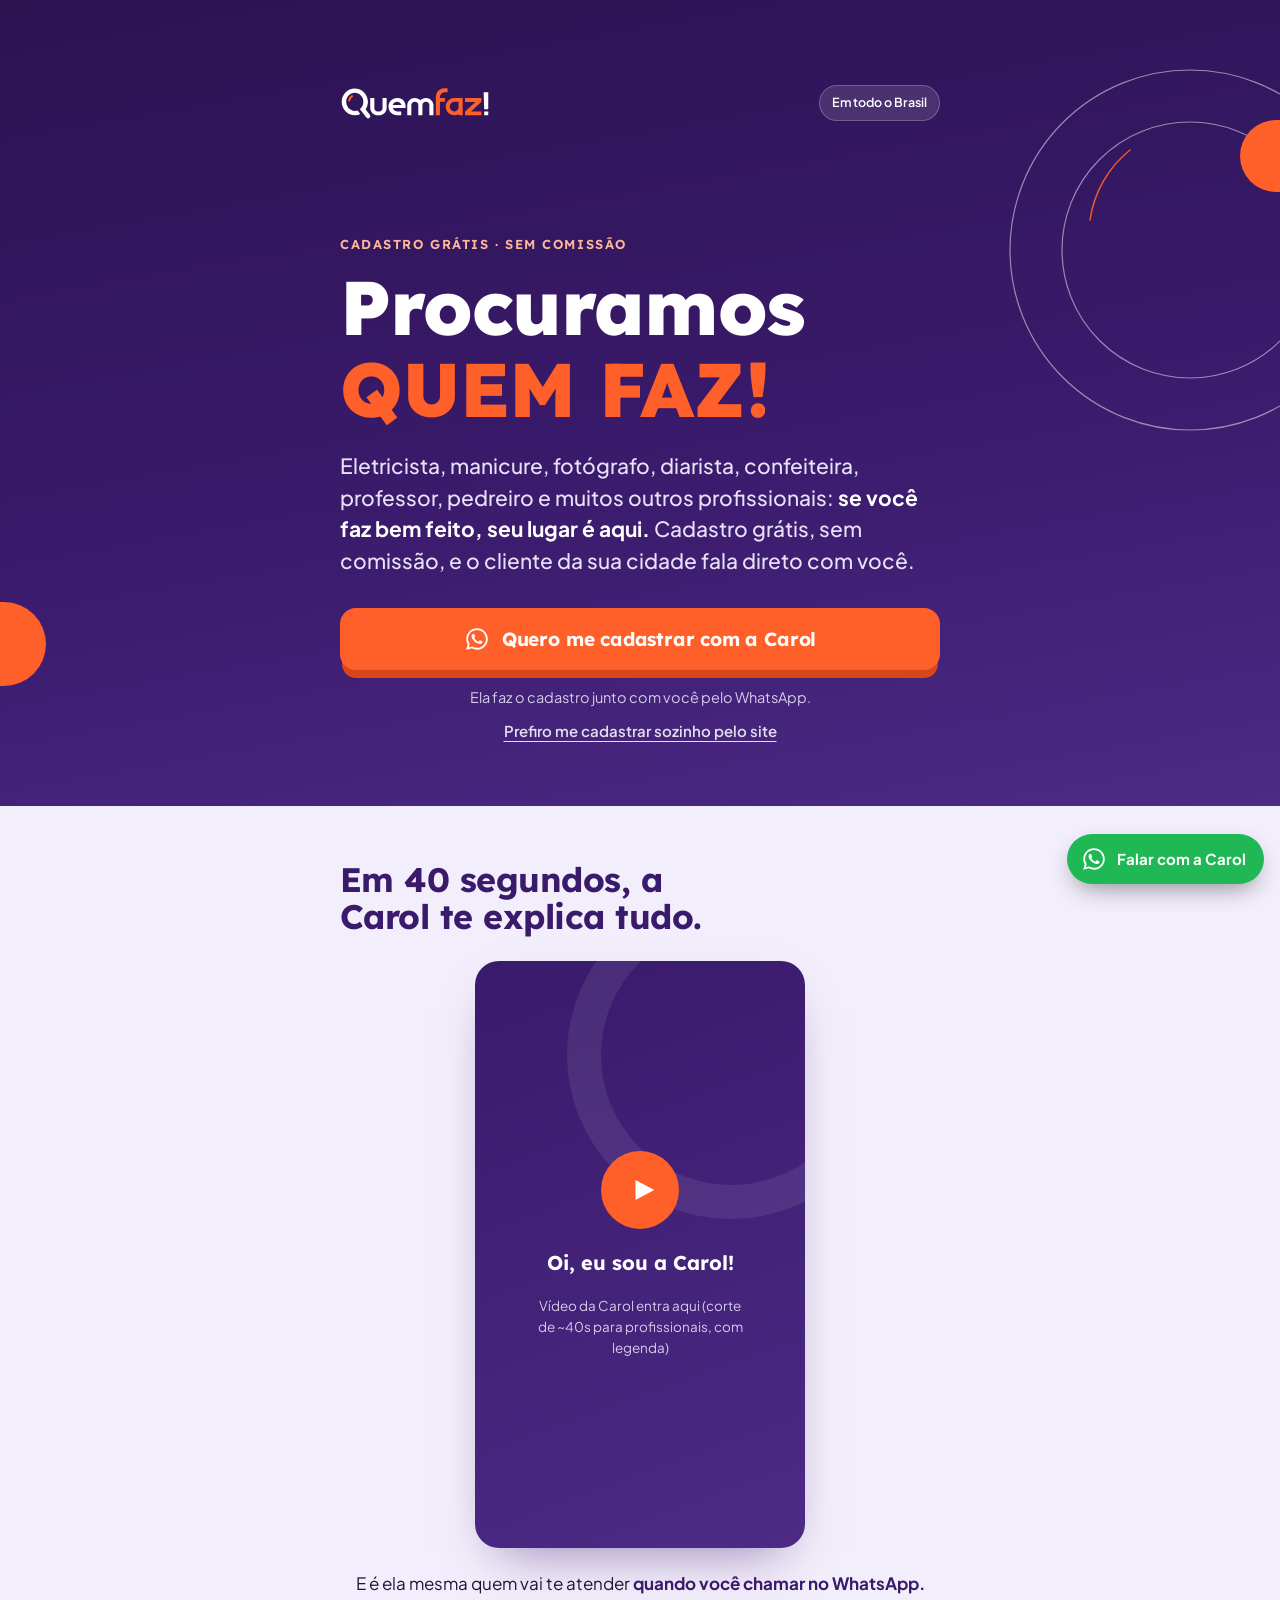
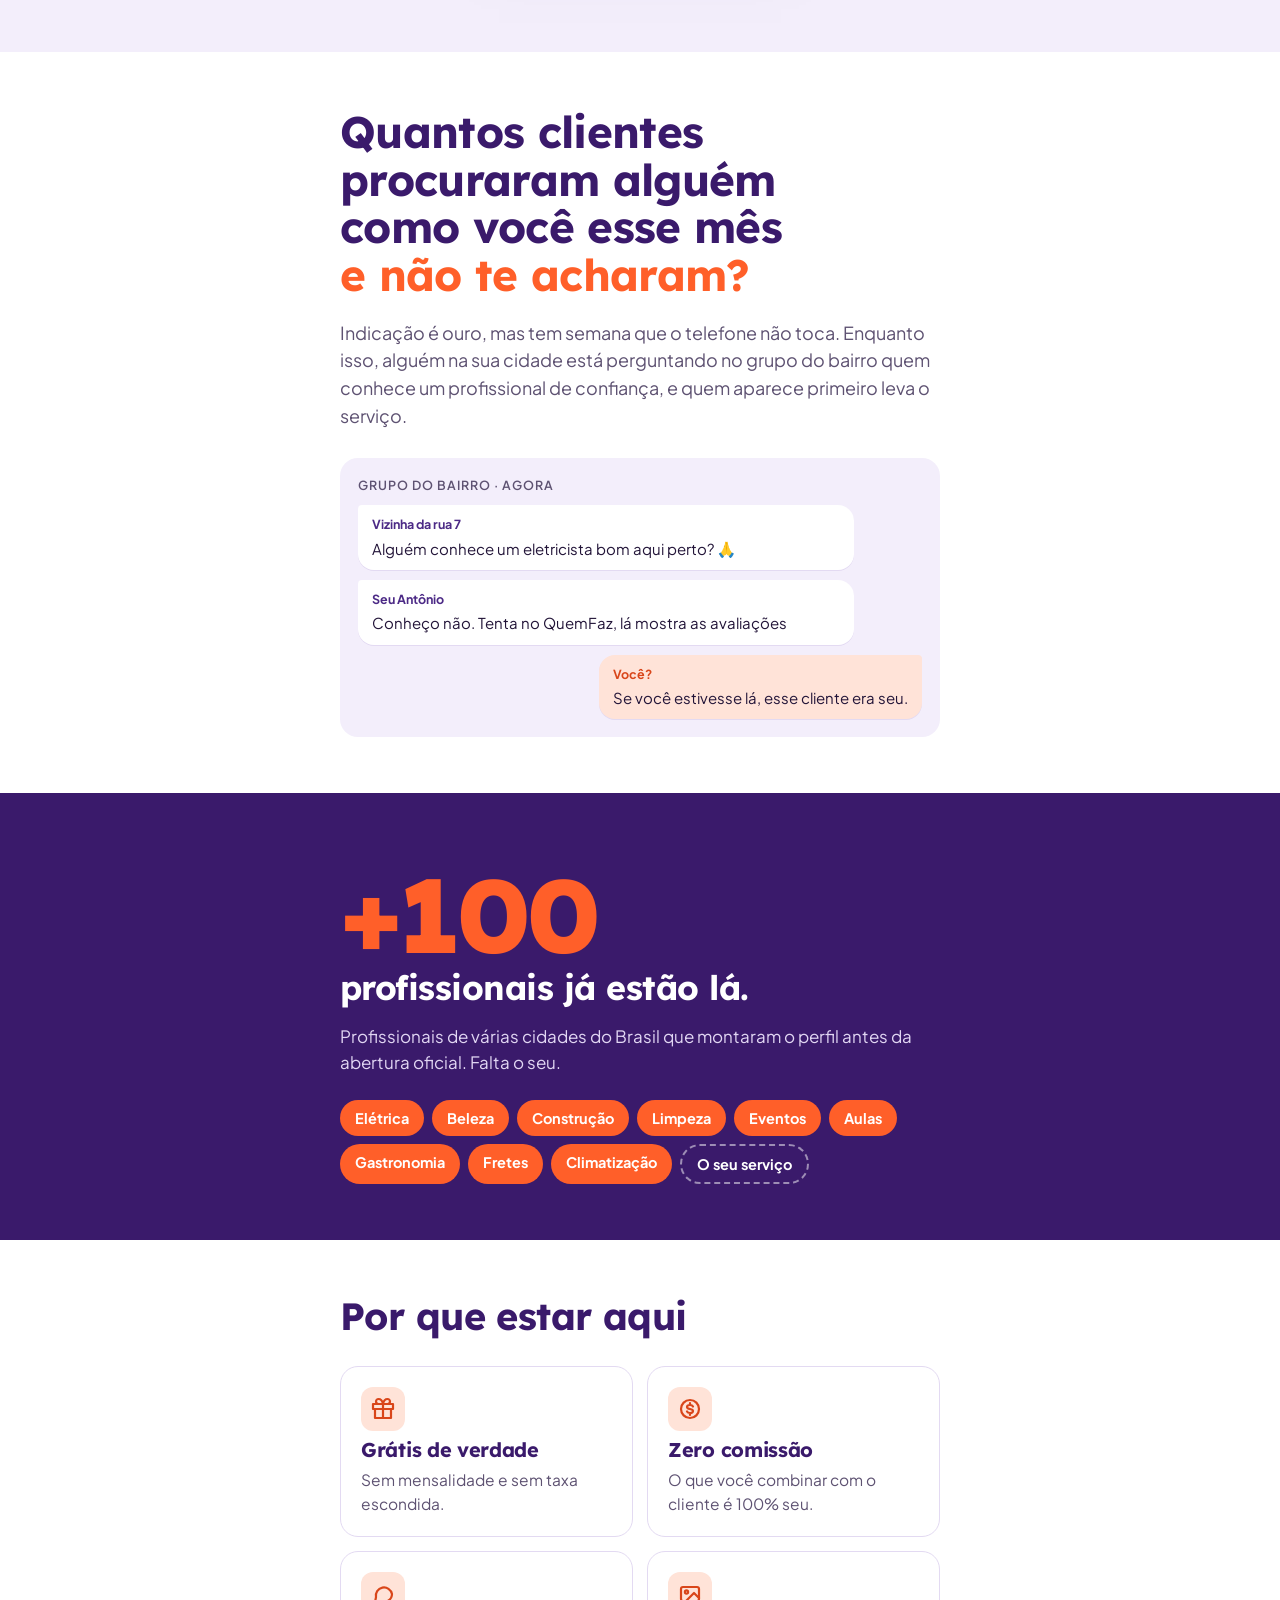
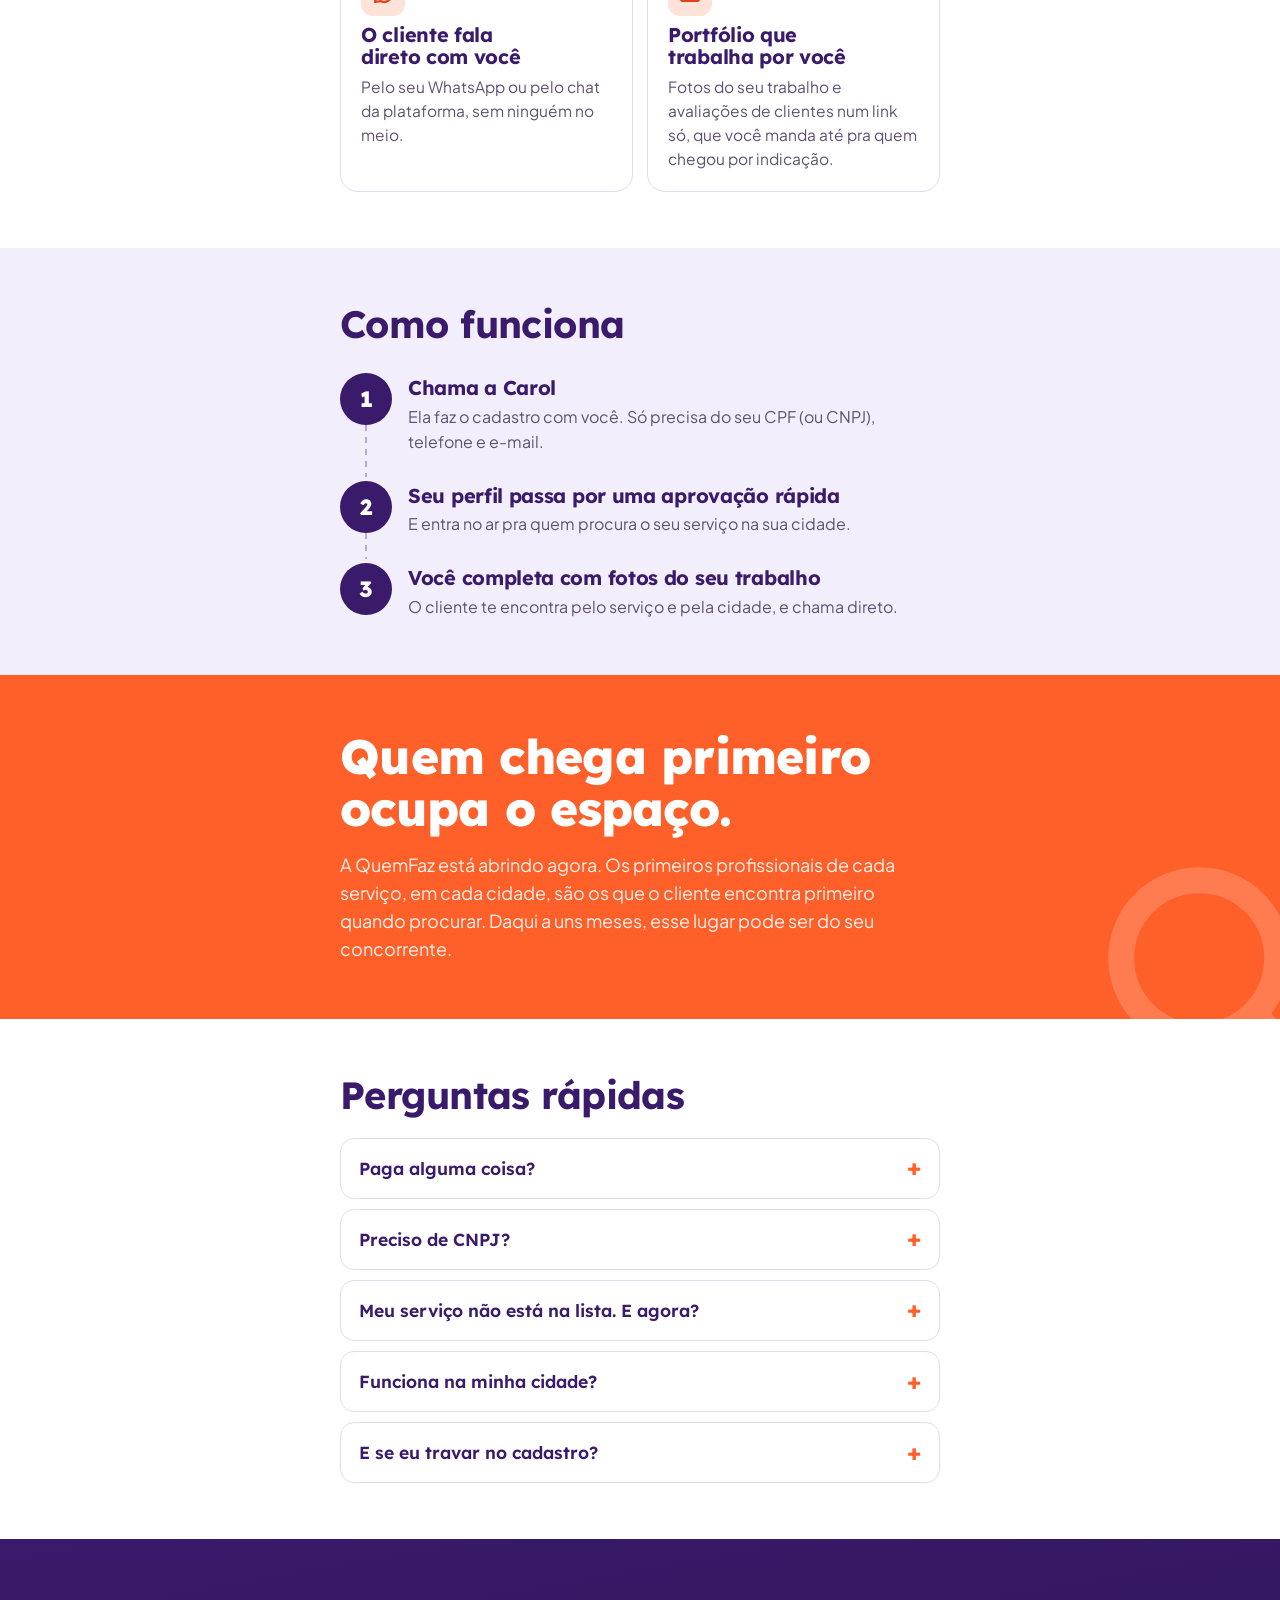
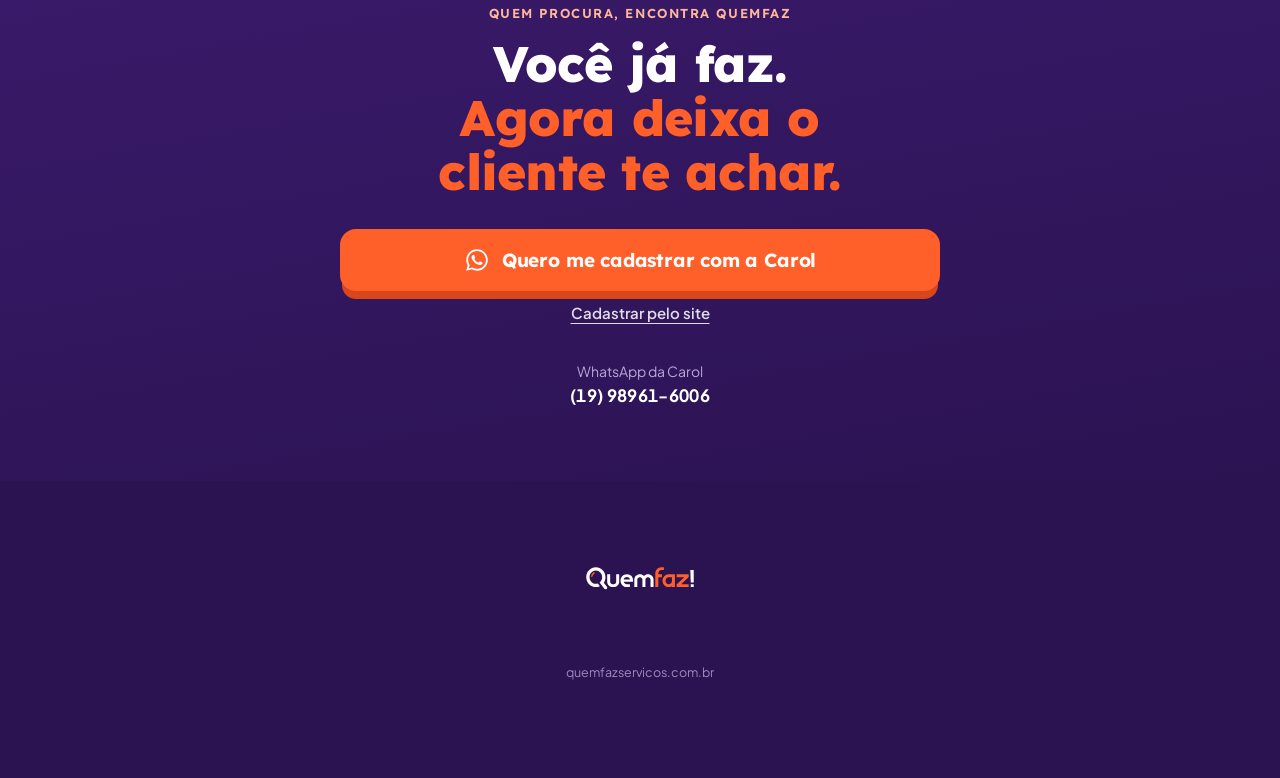
==== index.html @ 9055f937 "Add files via upload" ====
<!doctype html><html><head><meta charset=utf8><meta name=viewport content="width=device-width,initial-scale=1,viewport-fit=cover"><style>:root{color-scheme:light;box-sizing:border-box;padding-top:env(safe-area-inset-top,0px);padding-bottom:env(safe-area-inset-bottom,0px)}html{scroll-padding-top:env(safe-area-inset-top,0px)}body{margin:0;padding:0;font:14px -apple-system,BlinkMacSystemFont,sans-serif;background:#fff;color:#000}img{max-width:100%}[hidden]:not([hidden=until-found i]){display:none!important}</style></head><body>
<title>Procuramos Quem Faz Brasil</title>
<meta name="claude:viewport-fit-sides" content="cover">
<link rel="preconnect" href="https://fonts.googleapis.com">
<link rel="preconnect" href="https://fonts.gstatic.com" crossorigin>
<link rel="stylesheet" href="https://fonts.googleapis.com/css2?family=Lexend:wght@500;600;700;800&family=Plus+Jakarta+Sans:wght@400;500;600;700&display=swap">
<style>
/* Layout: LP mobile-first em faixas de cor da marca (roxo / claro / laranja), uma coluna estreita, CTA de WhatsApp sempre à mão. Visual único da marca, sem modo escuro por escolha. */
:root{
  --roxo:#3A1A6B;
  --roxo-2:#4C2A86;
  --roxo-fundo:#2B1352;
  --laranja:#FF5F29;
  --laranja-escuro:#D9461A;
  --lilas:#F3EEFB;
  --papel:#FFFFFF;
  --tinta:#221438;
  --tinta-suave:#5E5272;
  --linha:#E3DAF2;
  --zap:#1FB855;
  --f-display:'Lexend', 'Plus Jakarta Sans', system-ui, sans-serif;
  --f-corpo:'Plus Jakarta Sans', system-ui, -apple-system, 'Segoe UI', sans-serif;
  color-scheme: light;
}
*{box-sizing:border-box}
body{margin:0;background:var(--papel);color:var(--tinta);font-family:var(--f-corpo);font-size:17px;line-height:1.55;-webkit-font-smoothing:antialiased}
h1,h2,h3{font-family:var(--f-display);text-wrap:balance;margin:0;line-height:1.08;letter-spacing:-.015em}
p{margin:0}
a{color:inherit}
:focus-visible{outline:3px solid var(--laranja);outline-offset:3px;border-radius:6px}

.faixa{padding-block:56px}
.miolo{max-width:640px;margin:0 auto;padding-left:max(20px, env(safe-area-inset-left, 0px));padding-right:max(20px, env(safe-area-inset-right, 0px))}
.olho{font-family:var(--f-display);font-size:13px;font-weight:600;letter-spacing:.12em;text-transform:uppercase}

/* ---------- Logo ---------- */
.logo{display:block;width:150px;height:auto;color:#fff}
.logo-roxo{color:var(--roxo)}

/* ---------- Botões ---------- */
.btn-zap{
  display:flex;align-items:center;justify-content:center;gap:12px;
  width:100%;min-height:62px;padding:14px 22px;border-radius:16px;
  background:var(--laranja);color:#fff;text-decoration:none;
  font-family:var(--f-display);font-weight:700;font-size:19px;letter-spacing:-.01em;
  box-shadow:0 10px 0 -2px var(--laranja-escuro);
  transition:transform .15s ease, box-shadow .15s ease;
}
.btn-zap:hover{transform:translateY(-2px);box-shadow:0 12px 0 -2px var(--laranja-escuro)}
.btn-zap:active{transform:translateY(4px);box-shadow:0 4px 0 -2px var(--laranja-escuro)}
.btn-zap svg{width:26px;height:26px;flex:none}
.apoio{font-size:14.5px;margin-top:16px;text-align:center}
.link-site{display:block;text-align:center;margin-top:10px;font-size:15px;font-weight:600;text-underline-offset:4px}

/* ---------- Hero ---------- */
.hero{background:linear-gradient(170deg,var(--roxo-fundo) 0%,var(--roxo) 55%,var(--roxo-2) 100%);color:#fff;position:relative;overflow:hidden;padding-block:28px 64px}
.lupa-fundo{position:absolute;right:-120px;top:40px;width:420px;height:auto;pointer-events:none;opacity:.9}
.pilula{position:absolute;background:var(--laranja);border-radius:0 60px 60px 0}
.pilula.p1{left:0;bottom:120px;width:46px;height:84px}
.pilula.p2{right:0;top:120px;width:40px;height:72px;border-radius:60px 0 0 60px}
.hero .miolo{position:relative;z-index:2}
.hero-topo{display:flex;align-items:center;justify-content:space-between;gap:12px;flex-wrap:wrap}
.selo{font-size:12.5px;font-weight:600;padding:7px 12px;border-radius:100px;background:rgba(255,255,255,.12);border:1px solid rgba(255,255,255,.22)}
.hero .olho{color:#FFB79B;margin-top:56px}
.hero h1{font-size:clamp(46px,13vw,76px);font-weight:800;margin-top:12px}
.hero h1 em{font-style:normal;color:var(--laranja);display:block}
.hero .h2{font-family:var(--f-corpo);font-size:clamp(18px,4.6vw,21px);line-height:1.5;color:#E9E1F7;margin-top:20px;font-weight:500}
.hero .h2 b{color:#fff;font-weight:700}
.hero .acao{margin-top:32px}
.hero .apoio{color:#D6CBEA}
.hero .link-site{color:#fff;opacity:.85}

/* ---------- Vídeo ---------- */
.video{background:var(--lilas)}
.video h2{font-size:clamp(26px,6.5vw,34px);color:var(--roxo)}
.video-moldura{
  margin:26px auto 0;width:100%;max-width:330px;aspect-ratio:9/16;border-radius:24px;
  background:linear-gradient(160deg,var(--roxo) 0%,var(--roxo-2) 100%);
  position:relative;overflow:hidden;display:flex;flex-direction:column;align-items:center;justify-content:center;gap:18px;color:#fff;text-align:center;padding:24px;
  box-shadow:0 24px 50px -24px rgba(58,26,107,.55)
}
.video-moldura::before{content:"";position:absolute;width:260px;height:260px;border-radius:50%;border:34px solid rgba(255,255,255,.08);top:-70px;right:-90px}
.play{width:78px;height:78px;border-radius:50%;background:var(--laranja);display:grid;place-items:center;position:relative;z-index:1}
.play svg{width:30px;height:30px;margin-left:5px}
.video-moldura .nota{font-size:13.5px;color:#D6CBEA;max-width:220px;position:relative;z-index:1}
.video-moldura .nome{font-family:var(--f-display);font-weight:700;font-size:20px;position:relative;z-index:1}
.legenda-video{margin-top:22px;text-align:center;font-size:17px;color:var(--tinta)}
.legenda-video b{color:var(--roxo)}

/* ---------- Provocação ---------- */
.provoca h2{font-size:clamp(30px,8vw,44px);color:var(--roxo)}
.provoca h2 span{color:var(--laranja)}
.provoca p{margin-top:20px;font-size:18px;color:var(--tinta-suave);max-width:58ch}
.grupo-bairro{
  margin-top:28px;background:var(--lilas);border-radius:18px;padding:18px;display:flex;flex-direction:column;gap:10px
}
.msg{background:#fff;border-radius:4px 16px 16px 16px;padding:10px 14px;font-size:15px;max-width:88%;box-shadow:0 1px 0 var(--linha)}
.msg small{display:block;font-weight:700;font-size:12.5px;color:var(--roxo-2);margin-bottom:2px}
.msg.voce{align-self:flex-end;border-radius:16px 4px 16px 16px;background:#FFE3D8}
.msg.voce small{color:var(--laranja-escuro)}
.grupo-topo{font-size:12.5px;font-weight:600;color:var(--tinta-suave);text-transform:uppercase;letter-spacing:.08em}

/* ---------- Prova social ---------- */
.prova{background:var(--roxo);color:#fff}
.prova .num{font-family:var(--f-display);font-weight:800;font-size:clamp(64px,18vw,104px);line-height:.95;color:var(--laranja);letter-spacing:-.03em}
.prova h2{font-size:clamp(26px,6.5vw,34px);margin-top:6px}
.prova p{margin-top:16px;color:#E1D6F3;font-size:17px}
.chips{display:flex;flex-wrap:wrap;gap:8px;margin-top:24px}
.chip{background:var(--laranja);color:#fff;font-weight:700;font-size:14.5px;padding:7px 15px;border-radius:100px}
.chip.vazio{background:transparent;border:2px dashed rgba(255,255,255,.5);color:#fff}
.ressalva{font-size:12.5px !important;color:#B9A9D6 !important;margin-top:18px !important}

/* ---------- Vantagens ---------- */
.vantagens h2{font-size:clamp(28px,7vw,38px);color:var(--roxo)}
.lista-v{display:grid;grid-template-columns:1fr;gap:14px;margin-top:28px}
@media(min-width:560px){.lista-v{grid-template-columns:1fr 1fr}}
.v{border:1.5px solid var(--linha);border-radius:18px;padding:20px;display:flex;flex-direction:column;gap:8px;min-width:0}
.v .ic{width:44px;height:44px;border-radius:12px;background:#FFE3D8;display:grid;place-items:center}
.v .ic svg{width:24px;height:24px;stroke:var(--laranja-escuro);fill:none;stroke-width:2.2;stroke-linecap:round;stroke-linejoin:round}
.v h3{font-size:20px;color:var(--roxo)}
.v p{font-size:15.5px;color:var(--tinta-suave)}
.v.destaque{background:var(--lilas);border-color:transparent}
@media(min-width:560px){.v.destaque{grid-column:1/-1}}

/* ---------- Como funciona ---------- */
.como{background:var(--lilas)}
.como h2{font-size:clamp(28px,7vw,38px);color:var(--roxo)}
.passos{list-style:none;margin:28px 0 0;padding:0;display:flex;flex-direction:column;gap:0}
.passo{display:grid;grid-template-columns:52px 1fr;gap:16px;position:relative;padding-bottom:26px}
.passo:last-child{padding-bottom:0}
.passo:not(:last-child)::after{content:"";position:absolute;left:25px;top:52px;bottom:4px;width:2px;background:repeating-linear-gradient(var(--roxo-2) 0 6px,transparent 6px 12px);opacity:.35}
.bolinha{width:52px;height:52px;border-radius:50%;background:var(--roxo);color:#fff;font-family:var(--f-display);font-weight:800;font-size:22px;display:grid;place-items:center}
.passo h3{font-size:20px;color:var(--roxo);margin-top:4px}
.passo p{font-size:16px;color:var(--tinta-suave);margin-top:6px}

/* ---------- Urgência ---------- */
.urgencia{background:var(--laranja);color:#fff;position:relative;overflow:hidden}
.urgencia h2{font-size:clamp(32px,8.5vw,48px);font-weight:800}
.urgencia p{margin-top:16px;font-size:18px;max-width:52ch;color:#FFF1EA}
.urgencia .miolo{position:relative;z-index:1}
.lupa-urg{position:absolute;right:-70px;bottom:-90px;width:260px;opacity:.18}

/* ---------- FAQ ---------- */
.faq h2{font-size:clamp(28px,7vw,38px);color:var(--roxo)}
.perguntas{margin-top:22px;display:flex;flex-direction:column;gap:10px}
details{border:1.5px solid var(--linha);border-radius:14px;padding:0 18px;background:#fff}
details[open]{border-color:var(--roxo-2)}
summary{cursor:pointer;list-style:none;font-family:var(--f-display);font-weight:600;font-size:17.5px;color:var(--roxo);padding:16px 30px 16px 0;position:relative}
summary::-webkit-details-marker{display:none}
summary::after{content:"+";position:absolute;right:0;top:50%;transform:translateY(-50%);font-size:24px;color:var(--laranja);font-weight:700;transition:transform .2s}
details[open] summary::after{transform:translateY(-50%) rotate(45deg)}
details p{padding-bottom:16px;color:var(--tinta-suave);font-size:16px}

/* ---------- Fechamento ---------- */
.fecho{background:linear-gradient(170deg,var(--roxo) 0%,var(--roxo-fundo) 100%);color:#fff;text-align:center;padding-block:64px 72px}
.fecho h2{font-size:clamp(32px,9vw,50px);font-weight:800}
.fecho h2 em{font-style:normal;color:var(--laranja)}
.fecho .acao{margin-top:30px}
.fecho .apoio{color:#D6CBEA}
.fecho .link-site{color:#fff;opacity:.85}
.contato{margin-top:36px;font-size:14px;color:#B9A9D6}
.contato strong{color:#fff;font-size:17px;user-select:all;font-variant-numeric:tabular-nums;letter-spacing:.02em}
.rodape{background:var(--roxo-fundo);color:#9C8BBE;font-size:12.5px;text-align:center;padding-block:22px 96px}
.rodape .logo{width:110px;margin:0 auto 10px}

/* ---------- WhatsApp flutuante ---------- */
.zap-flutua{
  position:fixed;z-index:20;
  right:calc(16px + env(safe-area-inset-right, 0px));
  bottom:calc(16px + env(safe-area-inset-bottom, 0px));
  display:flex;align-items:center;gap:10px;
  background:var(--zap);color:#fff;text-decoration:none;font-weight:700;font-size:15px;
  padding:12px 18px 12px 14px;border-radius:100px;box-shadow:0 10px 26px -8px rgba(0,0,0,.45)
}
.zap-flutua svg{width:26px;height:26px}

@media (prefers-reduced-motion: reduce){*{transition:none !important;animation:none !important}}
</style>

<!-- Símbolos reutilizáveis -->
<svg width="0" height="0" style="position:absolute" aria-hidden="true">
  <symbol id="logo-qf" viewBox="76 118 584 128">
    <path fill="currentColor" d="M 241.605469 162.082031 L 257.613281 162.082031 L 257.613281 201.582031 C 257.613281 217.285156 244.390625 230.082031 228.175781 230.082031 L 223.214844 230.082031 C 206.992188 230.082031 193.769531 217.285156 193.769531 201.582031 L 193.769531 162.082031 L 209.679688 162.082031 L 209.679688 202.285156 C 209.679688 209.082031 215.464844 214.683594 222.488281 214.683594 L 228.894531 214.683594 C 235.921875 214.683594 241.605469 209.082031 241.605469 202.285156 Z"/>
    <path fill="#FF5F29" d="M 625.84375 177.648438 L 586.171875 214.75 L 626.464844 214.75 L 626.464844 230.148438 L 562.621094 230.148438 L 562.621094 215.25 L 563.238281 214.75 L 602.910156 177.648438 L 562.621094 177.648438 L 562.621094 162.148438 L 626.464844 162.148438 L 626.464844 177.050781 Z"/>
    <path fill="currentColor" d="M 410.4375 162.082031 L 410.335938 162.082031 C 401.878906 162.082031 394.257812 165.585938 388.878906 171.144531 C 383.5 165.585938 375.878906 162.082031 367.417969 162.082031 L 367.316406 162.082031 C 351.101562 162.082031 337.878906 174.882812 337.878906 190.582031 L 337.878906 230.082031 L 353.785156 230.082031 L 353.785156 189.882812 C 353.785156 183.082031 359.570312 177.582031 366.597656 177.582031 L 368.140625 177.582031 C 375.164062 177.582031 380.847656 183.082031 380.847656 189.882812 L 380.847656 230.082031 L 396.863281 230.082031 L 396.863281 190.582031 C 396.863281 190.308594 396.828125 190.039062 396.820312 189.765625 C 396.886719 183.019531 402.632812 177.582031 409.617188 177.582031 L 411.160156 177.582031 C 418.183594 177.582031 423.867188 183.082031 423.867188 189.882812 L 423.867188 230.082031 L 439.882812 230.082031 L 439.882812 190.582031 C 439.882812 174.882812 426.660156 162.082031 410.4375 162.082031"/>
    <path fill="#FF5F29" d="M 494.867188 139.90625 L 494.867188 124.457031 L 482.339844 124.457031 L 482.339844 124.453125 C 482.332031 124.453125 482.320312 124.457031 482.308594 124.457031 L 482.289062 124.457031 C 475.972656 124.542969 470.140625 126.335938 465.203125 129.457031 C 455.597656 135.457031 449.191406 146.15625 449.191406 158.457031 L 449.191406 230.082031 L 465.101562 230.082031 L 465.101562 177.582031 L 484.3125 177.582031 L 484.3125 162.082031 L 465.089844 162.082031 L 465.089844 158.457031 C 465.089844 148.328125 472.800781 140.152344 482.289062 139.882812 L 482.289062 139.90625 Z"/>
    <path fill="#FF5F29" d="M 537.523438 202.140625 C 535.148438 209.433594 528.6875 214.683594 520.992188 214.683594 C 511.382812 214.683594 503.429688 206.382812 503.429688 196.085938 C 503.429688 185.992188 511.222656 177.792969 520.691406 177.617188 L 537.554688 177.617188 L 537.554688 202.140625 Z M 553.566406 162.085938 L 553.566406 162.082031 L 519.191406 162.082031 L 519.191406 162.175781 C 501.539062 163.132812 487.519531 177.902344 487.519531 196.085938 C 487.519531 214.882812 502.496094 230.085938 520.992188 230.085938 C 527.140625 230.085938 532.761719 228.410156 537.554688 225.503906 L 537.554688 230.085938 L 553.566406 230.085938 Z"/>
    <path fill="#FF5F29" d="M 116.132812 156.148438 C 111.761719 160.523438 108.976562 166.066406 108.078125 172.070312 C 107.742188 174.320312 109.453125 176.359375 111.726562 176.359375 L 112.332031 176.359375 C 114.199219 176.359375 115.699219 174.949219 115.992188 173.101562 C 116.664062 168.835938 118.660156 164.902344 121.773438 161.785156 C 122.910156 160.648438 124.160156 159.65625 125.5 158.824219 C 127.039062 157.871094 127.726562 156 127.023438 154.335938 L 126.746094 153.683594 C 125.859375 151.59375 123.316406 150.800781 121.382812 151.992188 C 119.488281 153.15625 117.734375 154.546875 116.132812 156.148438"/>
    <path fill="currentColor" d="M 281.191406 189.632812 L 281.457031 188.957031 C 284.261719 181.742188 290.824219 177.082031 298.175781 177.082031 C 305.515625 177.082031 312.0625 181.742188 314.851562 188.957031 L 315.117188 189.632812 Z M 298.175781 162.082031 C 279.683594 162.082031 264.707031 177.28125 264.707031 196.082031 C 264.707031 214.882812 279.683594 230.082031 298.175781 230.082031 C 298.378906 230.082031 298.574219 230.085938 298.777344 230.082031 L 314.390625 230.082031 L 314.390625 214.65625 L 298.777344 214.65625 L 298.777344 214.640625 C 298.574219 214.648438 298.378906 214.648438 298.175781 214.648438 C 290.429688 214.648438 283.765625 209.28125 281.46875 201.792969 L 328.78125 201.792969 C 330.296875 201.792969 331.527344 200.605469 331.617188 199.09375 C 332.386719 185.777344 327.082031 162.082031 298.175781 162.082031"/>
    <path fill="currentColor" d="M 192.308594 228.054688 L 175.90625 206.980469 C 181.46875 198.617188 184.769531 188.515625 184.769531 177.582031 C 184.769531 148.582031 161.832031 125.082031 133.625 125.082031 C 105.429688 125.082031 82.59375 148.582031 82.59375 177.582031 C 82.59375 206.582031 105.429688 230.082031 133.625 230.082031 C 141.355469 230.082031 148.632812 228.273438 155.15625 225.164062 L 146.210938 213.476562 C 146.234375 213.46875 146.261719 213.453125 146.289062 213.445312 L 144.390625 210.964844 C 141 212.1875 137.382812 212.886719 133.597656 212.886719 C 115.15625 212.886719 100.207031 197.078125 100.207031 177.582031 C 100.207031 158.085938 115.15625 142.28125 133.597656 142.28125 C 152.042969 142.28125 166.992188 158.085938 166.992188 177.582031 C 166.992188 189.214844 161.648438 199.496094 153.4375 205.921875 L 178.695312 238.710938 C 179.34375 239.550781 180.128906 240.226562 181 240.730469 C 183.871094 242.476562 187.605469 242.460938 190.5 240.402344 C 194.503906 237.546875 195.324219 231.933594 192.308594 228.054688"/>
    <path fill="currentColor" d="M 637.398438 228.933594 L 637.398438 214.742188 L 653.214844 214.742188 L 653.214844 228.933594 C 653.214844 229.601562 652.675781 230.140625 652.011719 230.140625 L 638.605469 230.140625 C 637.941406 230.140625 637.398438 229.601562 637.398438 228.933594 M 637.398438 204.640625 L 635.203125 139.90625 L 653.214844 139.90625 L 653.214844 204.640625 C 653.214844 205.308594 652.675781 205.847656 652.011719 205.847656 L 638.605469 205.847656 C 637.9375 205.847656 637.398438 205.308594 637.398438 204.640625"/>
  </symbol>
  <symbol id="ic-zap" viewBox="0 0 24 24">
    <path fill="currentColor" d="M12.04 2C6.58 2 2.13 6.45 2.13 11.91c0 1.75.46 3.45 1.32 4.95L2.05 22l5.25-1.38c1.45.79 3.08 1.21 4.74 1.21 5.46 0 9.91-4.45 9.91-9.91C21.95 6.45 17.5 2 12.04 2zm0 18.15c-1.48 0-2.93-.4-4.2-1.15l-.3-.18-3.12.82.83-3.04-.2-.31a8.2 8.2 0 0 1-1.26-4.38c0-4.54 3.7-8.24 8.25-8.24 4.54 0 8.24 3.7 8.24 8.24 0 4.55-3.7 8.24-8.24 8.24zm4.52-6.16c-.25-.12-1.47-.72-1.69-.81-.23-.08-.39-.12-.56.12-.17.25-.64.81-.78.97-.14.17-.29.19-.54.06-.25-.12-1.05-.39-1.99-1.23-.74-.66-1.23-1.47-1.38-1.72-.14-.25-.02-.38.11-.51.11-.11.25-.29.37-.43.13-.15.17-.25.25-.42.08-.17.04-.31-.02-.43-.06-.12-.56-1.34-.76-1.84-.2-.48-.41-.42-.56-.43h-.48c-.17 0-.43.06-.66.31-.23.25-.86.85-.86 2.07 0 1.22.89 2.4 1.01 2.56.12.17 1.75 2.67 4.23 3.74.59.26 1.05.41 1.41.52.59.19 1.13.16 1.56.1.48-.07 1.47-.6 1.67-1.18.21-.58.21-1.07.14-1.18-.06-.11-.22-.17-.47-.29z"/>
  </symbol>
</svg>

<header class="hero">
  <svg class="lupa-fundo" viewBox="0 0 420 520" aria-hidden="true" fill="none">
    <circle cx="210" cy="210" r="180" stroke="rgba(255,255,255,.55)" stroke-width="1.2"/>
    <circle cx="210" cy="210" r="128" stroke="rgba(255,255,255,.55)" stroke-width="1.2"/>
    <path d="M150 110 a110 110 0 0 0 -40 70" stroke="#FF5F29" stroke-width="1.6" stroke-linecap="round"/>
    <path d="M300 330 L410 480" stroke="rgba(255,255,255,.55)" stroke-width="1.2"/>
    <path d="M335 300 L440 440" stroke="rgba(255,255,255,.55)" stroke-width="1.2"/>
  </svg>
  <span class="pilula p1" aria-hidden="true"></span>
  <span class="pilula p2" aria-hidden="true"></span>

  <div class="miolo">
    <div class="hero-topo">
      <svg class="logo" role="img" aria-label="QuemFaz!"><use href="#logo-qf"/></svg>
      <span class="selo">Em todo o Brasil</span>
    </div>

    <p class="olho">Cadastro grátis · sem comissão</p>
    <h1>Procuramos <em>QUEM FAZ!</em></h1>
    <p class="h2">Eletricista, manicure, fotógrafo, diarista, confeiteira, professor, pedreiro e muitos outros profissionais: <b>se você faz bem feito, seu lugar é aqui.</b> Cadastro grátis, sem comissão, e o cliente da sua cidade fala direto com você.</p>

    <div class="acao">
      <a class="btn-zap" id="cta-topo" href="https://wa.me/5519989616006?text=Oi%20Carol%2C%20vim%20pela%20p%C3%A1gina%20Brasil%20e%20quero%20me%20cadastrar%20no%20QuemFaz" target="_blank" rel="noopener">
        <svg aria-hidden="true"><use href="#ic-zap"/></svg>
        Quero me cadastrar com a Carol
      </a>
      <p class="apoio">Ela faz o cadastro junto com você pelo WhatsApp.</p>
      <a class="link-site" id="site-topo" href="https://quemfazservicos.com.br/" target="_blank" rel="noopener">Prefiro me cadastrar sozinho pelo site</a>
    </div>
  </div>
</header>

<main>

  <section class="faixa video" aria-labelledby="t-video">
    <div class="miolo">
      <h2 id="t-video">Em 40 segundos, a Carol te explica tudo.</h2>
      <div class="video-moldura" role="img" aria-label="Espaço do vídeo de apresentação da Carol">
        <div class="play" aria-hidden="true"><svg viewBox="0 0 24 24"><path fill="#fff" d="M6 4l15 8-15 8z"/></svg></div>
        <p class="nome">Oi, eu sou a Carol!</p>
        <p class="nota">Vídeo da Carol entra aqui (corte de ~40s para profissionais, com legenda)</p>
      </div>
      <p class="legenda-video">E é ela mesma quem vai te atender <b>quando você chamar no WhatsApp.</b></p>
    </div>
  </section>

  <section class="faixa provoca" aria-labelledby="t-provoca">
    <div class="miolo">
      <h2 id="t-provoca">Quantos clientes procuraram alguém como você esse mês <span>e não te acharam?</span></h2>
      <p>Indicação é ouro, mas tem semana que o telefone não toca. Enquanto isso, alguém na sua cidade está perguntando no grupo do bairro quem conhece um profissional de confiança, e quem aparece primeiro leva o serviço.</p>
      <div class="grupo-bairro" aria-hidden="true">
        <span class="grupo-topo">Grupo do bairro · agora</span>
        <div class="msg"><small>Vizinha da rua 7</small>Alguém conhece um eletricista bom aqui perto? 🙏</div>
        <div class="msg"><small>Seu Antônio</small>Conheço não. Tenta no QuemFaz, lá mostra as avaliações</div>
        <div class="msg voce"><small>Você?</small>Se você estivesse lá, esse cliente era seu.</div>
      </div>
    </div>
  </section>

  <section class="faixa prova" aria-labelledby="t-prova">
    <div class="miolo">
      <p class="num">+100</p>
      <h2 id="t-prova">profissionais já estão lá.</h2>
      <p>Profissionais de várias cidades do Brasil que montaram o perfil antes da abertura oficial. Falta o seu.</p>
      <div class="chips">
        <span class="chip">Elétrica</span><span class="chip">Beleza</span><span class="chip">Construção</span><span class="chip">Limpeza</span><span class="chip">Eventos</span><span class="chip">Aulas</span><span class="chip">Gastronomia</span><span class="chip">Fretes</span><span class="chip">Climatização</span><span class="chip vazio">O seu serviço</span>
      </div>
    </div>
  </section>

  <section class="faixa vantagens" aria-labelledby="t-vant">
    <div class="miolo">
      <h2 id="t-vant">Por que estar aqui</h2>
      <div class="lista-v">
        <div class="v">
          <span class="ic"><svg viewBox="0 0 24 24"><path d="M20 12v9H4v-9M2 7h20v5H2zM12 21V7M12 7H7.5a2.5 2.5 0 0 1 0-5C11 2 12 7 12 7zM12 7h4.5a2.5 2.5 0 0 0 0-5C13 2 12 7 12 7z"/></svg></span>
          <h3>Grátis de verdade</h3>
          <p>Sem mensalidade e sem taxa escondida.</p>
        </div>
        <div class="v">
          <span class="ic"><svg viewBox="0 0 24 24"><circle cx="12" cy="12" r="9"/><path d="M15 9.5c-.5-1-1.6-1.5-3-1.5-1.7 0-3 .8-3 2s1.3 1.7 3 2 3 .8 3 2-1.3 2-3 2c-1.4 0-2.5-.5-3-1.5M12 6v2M12 16v2"/></svg></span>
          <h3>Zero comissão</h3>
          <p>O que você combinar com o cliente é 100% seu.</p>
        </div>
        <div class="v">
          <span class="ic"><svg viewBox="0 0 24 24"><path d="M21 12a8 8 0 0 1-11.6 7.1L4 20l1-4.7A8 8 0 1 1 21 12z"/></svg></span>
          <h3>O cliente fala direto com você</h3>
          <p>Pelo seu WhatsApp ou pelo chat da plataforma, sem ninguém no meio.</p>
        </div>
        <div class="v">
          <span class="ic"><svg viewBox="0 0 24 24"><rect x="3" y="5" width="18" height="14" rx="2"/><circle cx="8.5" cy="10" r="1.6"/><path d="M21 16l-5-5-8 8"/></svg></span>
          <h3>Portfólio que trabalha por você</h3>
          <p>Fotos do seu trabalho e avaliações de clientes num link só, que você manda até pra quem chegou por indicação.</p>
        </div>
      </div>
    </div>
  </section>

  <section class="faixa como" aria-labelledby="t-como">
    <div class="miolo">
      <h2 id="t-como">Como funciona</h2>
      <ol class="passos">
        <li class="passo">
          <span class="bolinha">1</span>
          <div><h3>Chama a Carol</h3><p>Ela faz o cadastro com você. Só precisa do seu CPF (ou CNPJ), telefone e e-mail.</p></div>
        </li>
        <li class="passo">
          <span class="bolinha">2</span>
          <div><h3>Seu perfil passa por uma aprovação rápida</h3><p>E entra no ar pra quem procura o seu serviço na sua cidade.</p></div>
        </li>
        <li class="passo">
          <span class="bolinha">3</span>
          <div><h3>Você completa com fotos do seu trabalho</h3><p>O cliente te encontra pelo serviço e pela cidade, e chama direto.</p></div>
        </li>
      </ol>
    </div>
  </section>

  <section class="faixa urgencia" aria-labelledby="t-urg">
    <svg class="lupa-urg" viewBox="0 0 100 100" aria-hidden="true"><circle cx="42" cy="42" r="30" fill="none" stroke="#fff" stroke-width="10"/><path d="M64 64l24 30" stroke="#fff" stroke-width="10" stroke-linecap="round"/></svg>
    <div class="miolo">
      <h2 id="t-urg">Quem chega primeiro ocupa o espaço.</h2>
      <p>A QuemFaz está abrindo agora. Os primeiros profissionais de cada serviço, em cada cidade, são os que o cliente encontra primeiro quando procurar. Daqui a uns meses, esse lugar pode ser do seu concorrente.</p>
    </div>
  </section>

  <section class="faixa faq" aria-labelledby="t-faq">
    <div class="miolo">
      <h2 id="t-faq">Perguntas rápidas</h2>
      <div class="perguntas">
        <details><summary>Paga alguma coisa?</summary><p>Nada. Nem pra entrar, nem pra ficar, nem comissão no serviço.</p></details>
        <details><summary>Preciso de CNPJ?</summary><p>Não. Dá pra se cadastrar só com CPF.</p></details>
        <details><summary>Meu serviço não está na lista. E agora?</summary><p>Escolhe o mais próximo e sugere a sua categoria. A Carol te ajuda nisso.</p></details>
        <details><summary>Funciona na minha cidade?</summary><p>Sim. O cadastro é aberto pra profissionais de todo o Brasil, e o cliente te encontra pela cidade que você atende.</p></details>
        <details><summary>E se eu travar no cadastro?</summary><p>Chama a Carol no WhatsApp. Ela resolve com você.</p></details>
      </div>
    </div>
  </section>

  <section class="fecho" aria-labelledby="t-fecho">
    <div class="miolo">
      <p class="olho" style="color:#FFB79B;margin-bottom:14px">Quem procura, encontra QuemFaz</p>
      <h2 id="t-fecho">Você já faz. <em>Agora deixa o cliente te achar.</em></h2>
      <div class="acao">
        <a class="btn-zap" id="cta-fim" href="https://wa.me/5519989616006?text=Oi%20Carol%2C%20vim%20pela%20p%C3%A1gina%20Brasil%20e%20quero%20me%20cadastrar%20no%20QuemFaz" target="_blank" rel="noopener">
          <svg aria-hidden="true"><use href="#ic-zap"/></svg>
          Quero me cadastrar com a Carol
        </a>
        <a class="link-site" id="site-fim" href="https://quemfazservicos.com.br/" target="_blank" rel="noopener">Cadastrar pelo site</a>
      </div>
      <p class="contato">WhatsApp da Carol<br><strong>(19) 98961-6006</strong></p>
    </div>
  </section>
</main>

<footer class="rodape">
  <div class="miolo">
    <svg class="logo" role="img" aria-label="QuemFaz!"><use href="#logo-qf"/></svg>
    quemfazservicos.com.br
  </div>
</footer>

<a class="zap-flutua" id="zap-flutua" href="https://wa.me/5519989616006?text=Oi%20Carol%2C%20vim%20pela%20p%C3%A1gina%20Brasil%20e%20quero%20me%20cadastrar%20no%20QuemFaz" target="_blank" rel="noopener" aria-label="Falar com a Carol no WhatsApp">
  <svg aria-hidden="true"><use href="#ic-zap"/></svg>
  Falar com a Carol
</a>

</body></html>
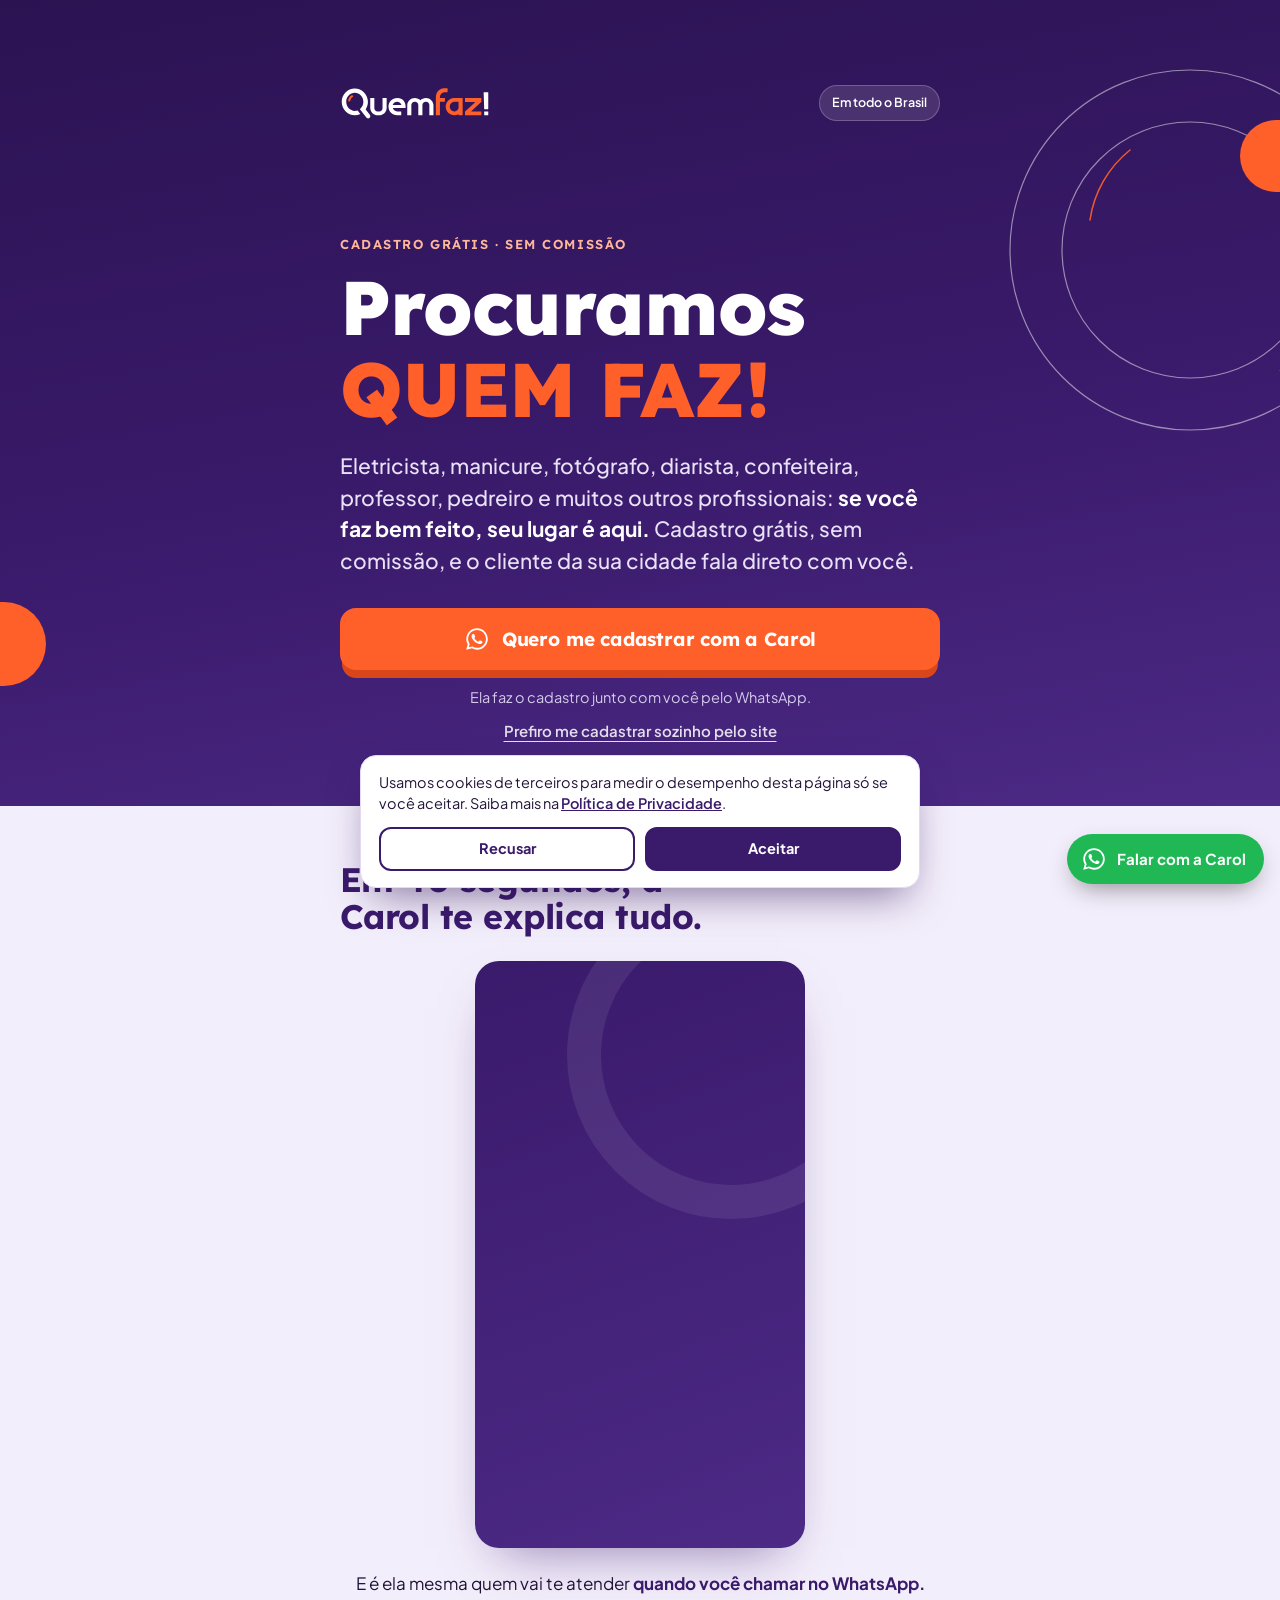
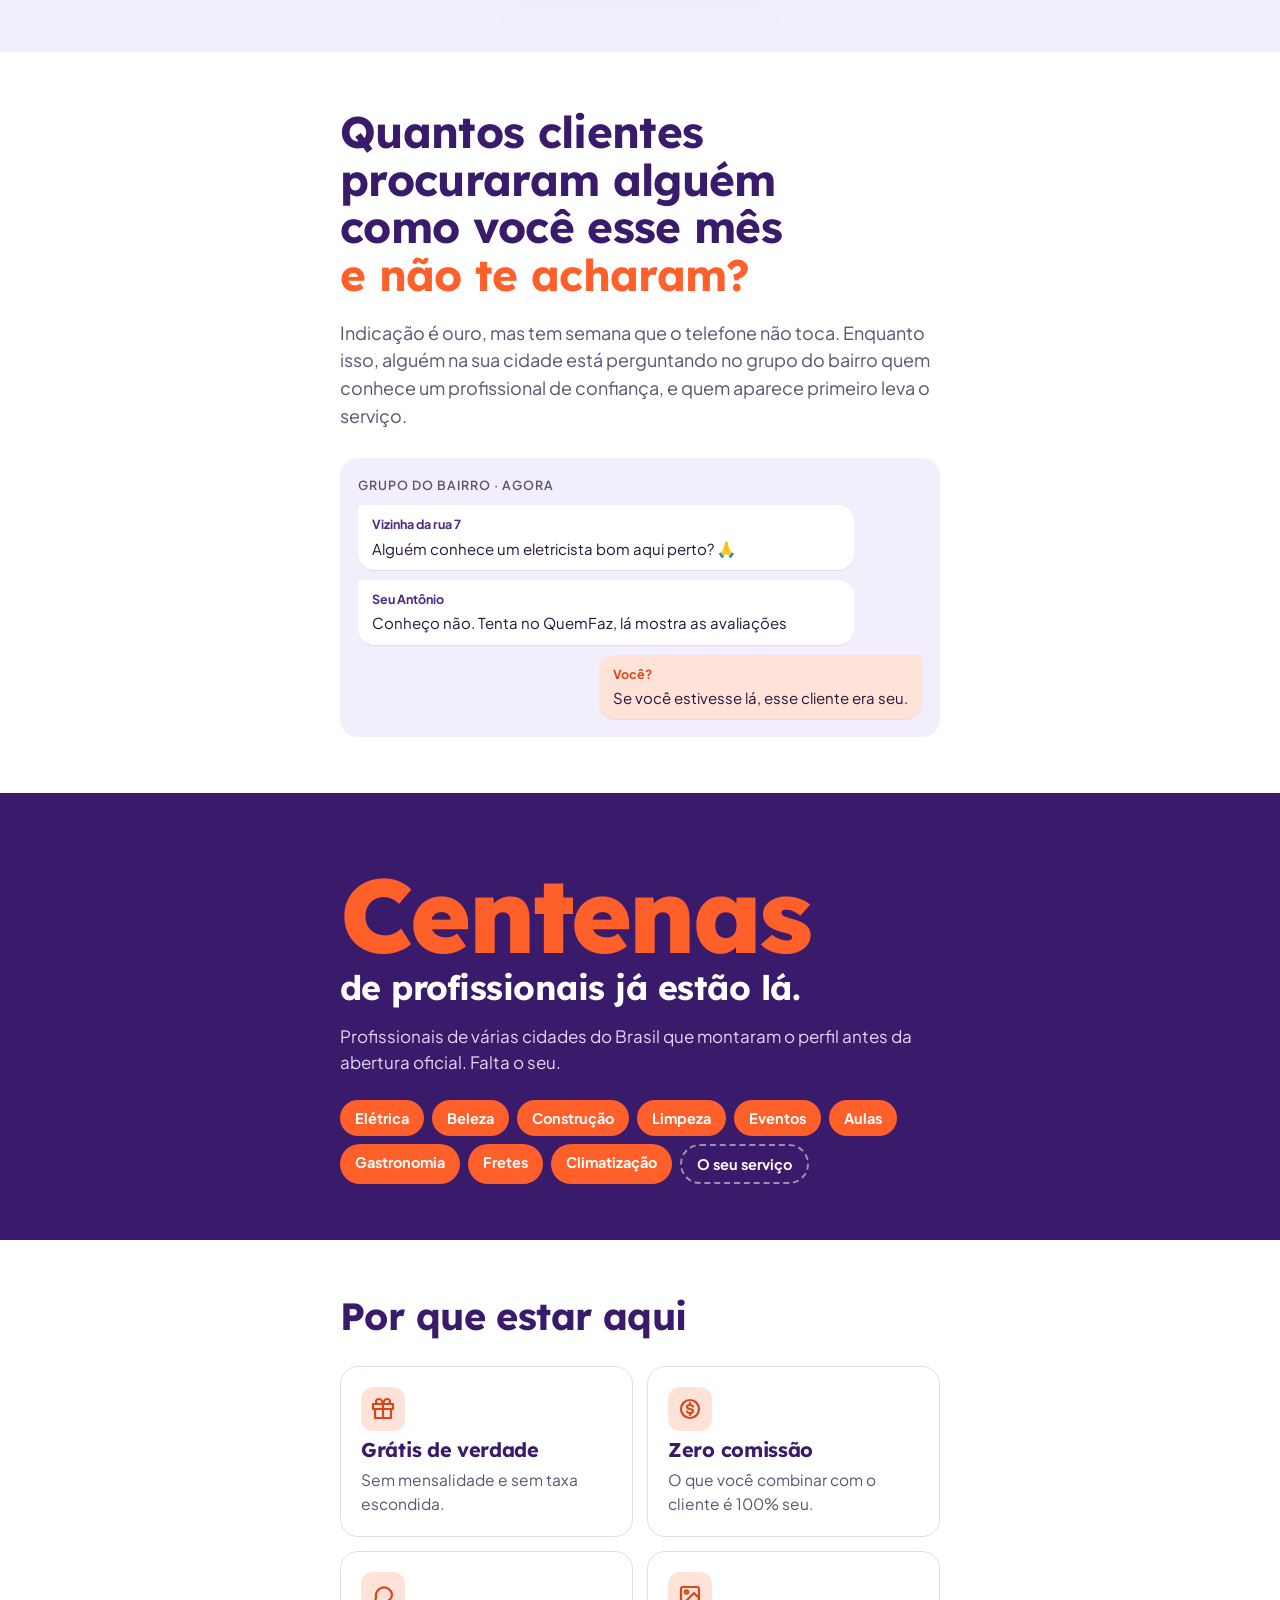
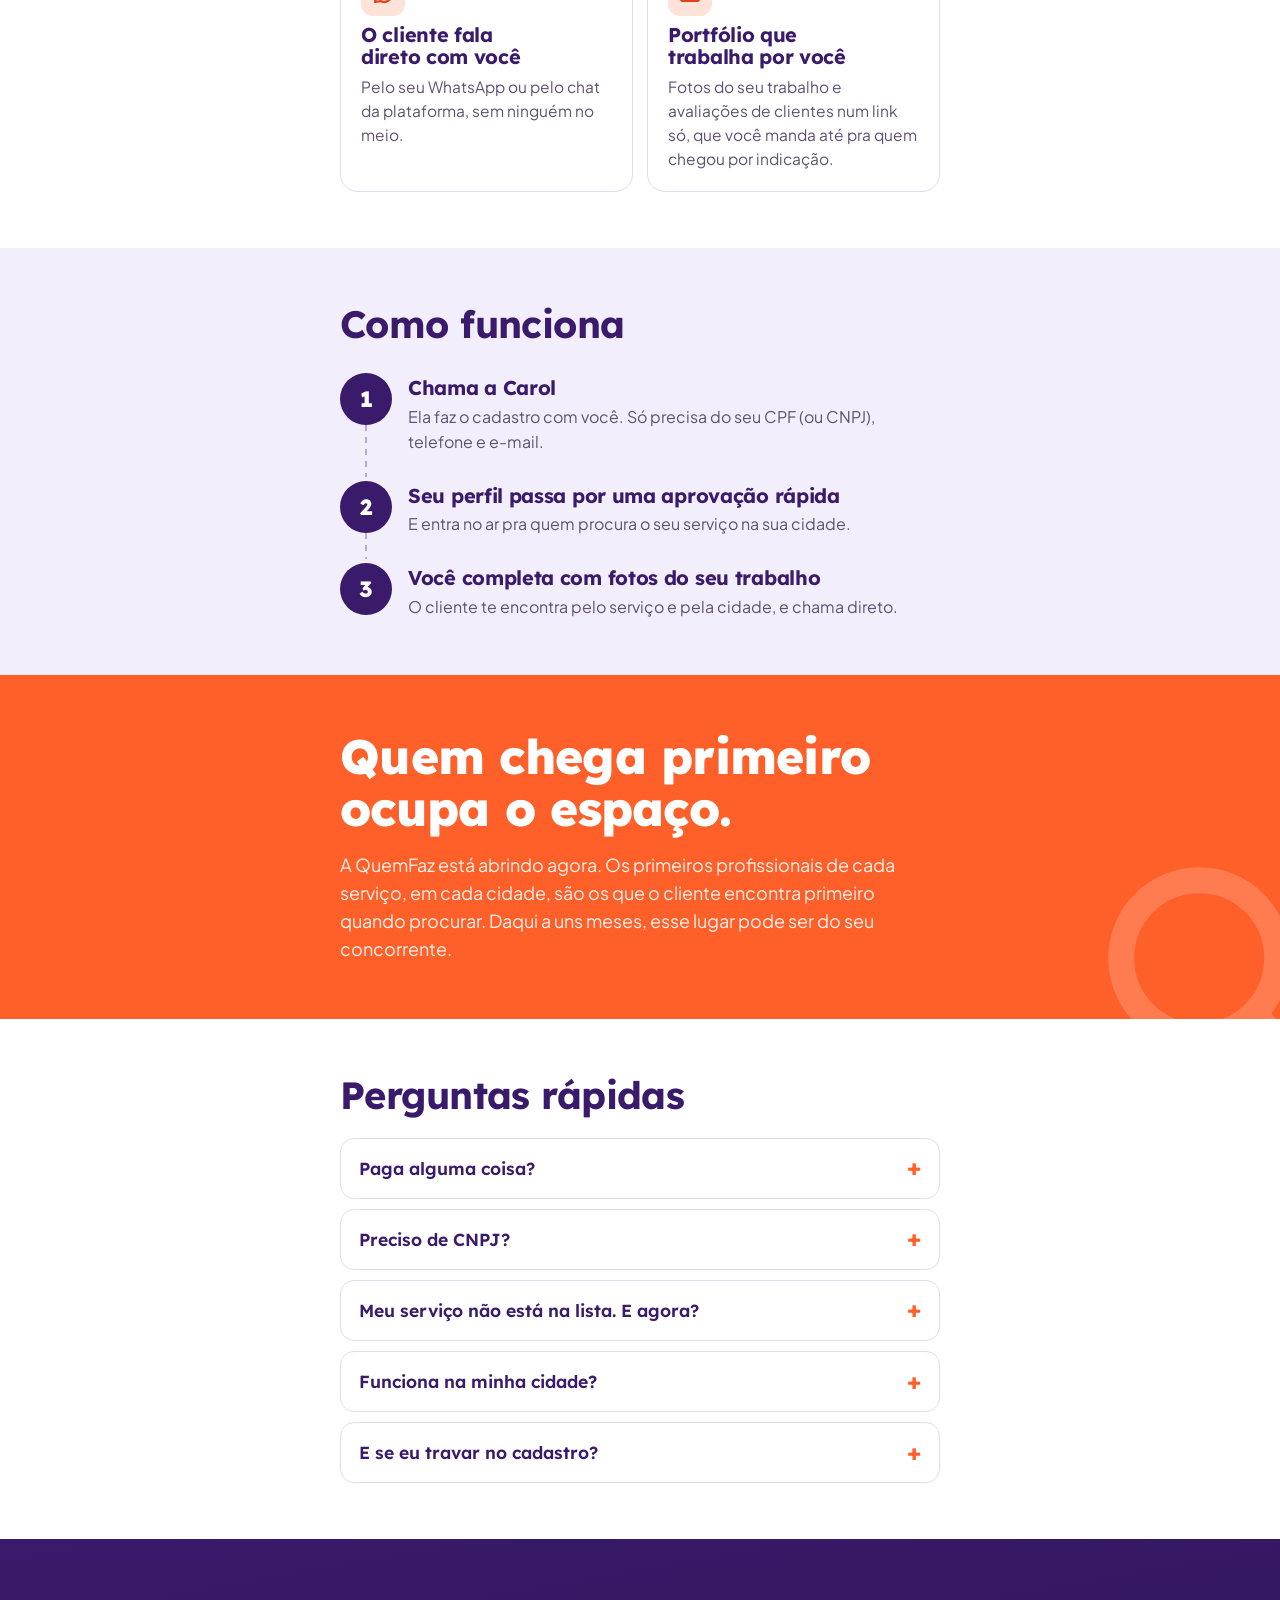
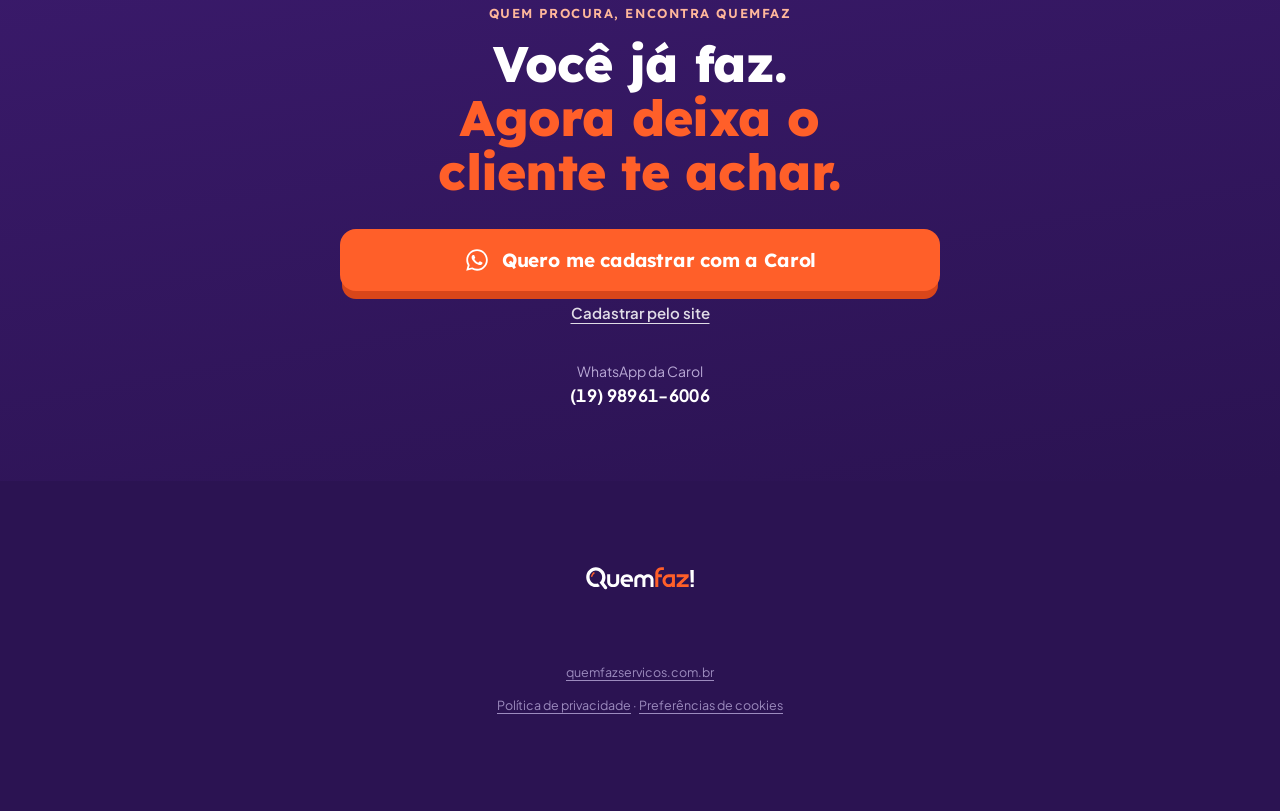
==== commit 52c24f14: "Add files via upload" ====
--- a/index.html
+++ b/index.html
@@ -1,6 +1,121 @@
-<!doctype html><html><head><meta charset=utf8><meta name=viewport content="width=device-width,initial-scale=1,viewport-fit=cover"><style>:root{color-scheme:light;box-sizing:border-box;padding-top:env(safe-area-inset-top,0px);padding-bottom:env(safe-area-inset-bottom,0px)}html{scroll-padding-top:env(safe-area-inset-top,0px)}body{margin:0;padding:0;font:14px -apple-system,BlinkMacSystemFont,sans-serif;background:#fff;color:#000}img{max-width:100%}[hidden]:not([hidden=until-found i]){display:none!important}</style></head><body>
-<title>Procuramos Quem Faz Brasil</title>
-<meta name="claude:viewport-fit-sides" content="cover">
+<!doctype html>
+<html lang="pt-BR">
+<head>
+<meta charset="utf-8">
+<meta name="viewport" content="width=device-width, initial-scale=1, viewport-fit=cover">
+<title>Procuramos Quem Faz: cadastro grátis para profissionais</title>
+<meta name="description" content="Eletricista, manicure, diarista, pedreiro e mais: cadastre seu serviço grátis na QuemFaz, sem comissão, e o cliente da sua cidade fala direto com você.">
+<meta name="robots" content="index, follow">
+<link rel="canonical" href="https://procuramos.quemfazservicos.com.br/">
+<meta name="theme-color" content="#3A1A6B">
+
+<meta property="og:type" content="website">
+<meta property="og:locale" content="pt_BR">
+<meta property="og:site_name" content="QuemFaz">
+<meta property="og:title" content="Procuramos Quem Faz: cadastro grátis para profissionais">
+<meta property="og:description" content="Eletricista, manicure, diarista, pedreiro e mais: cadastre seu serviço grátis na QuemFaz, sem comissão, e o cliente da sua cidade fala direto com você.">
+<meta property="og:url" content="https://procuramos.quemfazservicos.com.br/">
+<meta property="og:image" content="https://procuramos.quemfazservicos.com.br/assets/og-procuramos-quem-faz.jpg">
+<meta property="og:image:type" content="image/jpeg">
+<meta property="og:image:width" content="1200">
+<meta property="og:image:height" content="630">
+<meta property="og:image:alt" content="QuemFaz: Procuramos QUEM FAZ! Cadastro grátis, sem comissão.">
+<meta name="twitter:card" content="summary_large_image">
+<meta name="twitter:title" content="Procuramos Quem Faz: cadastro grátis para profissionais">
+<meta name="twitter:description" content="Eletricista, manicure, diarista, pedreiro e mais: cadastre seu serviço grátis na QuemFaz, sem comissão, e o cliente da sua cidade fala direto com você.">
+<meta name="twitter:image" content="https://procuramos.quemfazservicos.com.br/assets/og-procuramos-quem-faz.jpg">
+
+<link rel="icon" type="image/png" sizes="48x48" href="assets/favicon-48.png">
+<link rel="icon" type="image/png" sizes="96x96" href="assets/favicon-96.png">
+<link rel="apple-touch-icon" sizes="180x180" href="assets/apple-touch-icon.png">
+
+<script type="application/ld+json">
+{
+  "@context": "https://schema.org",
+  "@graph": [
+    {
+      "@type": "WebSite",
+      "@id": "https://procuramos.quemfazservicos.com.br/#website",
+      "url": "https://procuramos.quemfazservicos.com.br/",
+      "name": "Procuramos Quem Faz",
+      "inLanguage": "pt-BR",
+      "publisher": {
+        "@id": "https://procuramos.quemfazservicos.com.br/#org"
+      }
+    },
+    {
+      "@type": "Organization",
+      "@id": "https://procuramos.quemfazservicos.com.br/#org",
+      "name": "QuemFaz",
+      "url": "https://quemfazservicos.com.br/",
+      "logo": "https://procuramos.quemfazservicos.com.br/assets/apple-touch-icon.png",
+      "contactPoint": {
+        "@type": "ContactPoint",
+        "telephone": "+55-19-98961-6006",
+        "contactType": "cadastro de profissionais",
+        "availableLanguage": "pt-BR"
+      }
+    },
+    {
+      "@type": "FAQPage",
+      "@id": "https://procuramos.quemfazservicos.com.br/#pagina",
+      "url": "https://procuramos.quemfazservicos.com.br/",
+      "name": "Procuramos Quem Faz: cadastro grátis para profissionais",
+      "description": "Eletricista, manicure, diarista, pedreiro e mais: cadastre seu serviço grátis na QuemFaz, sem comissão, e o cliente da sua cidade fala direto com você.",
+      "inLanguage": "pt-BR",
+      "isPartOf": {
+        "@id": "https://procuramos.quemfazservicos.com.br/#website"
+      },
+      "about": {
+        "@id": "https://procuramos.quemfazservicos.com.br/#org"
+      },
+      "primaryImageOfPage": "https://procuramos.quemfazservicos.com.br/assets/og-procuramos-quem-faz.jpg",
+      "mainEntity": [
+        {
+          "@type": "Question",
+          "name": "Paga alguma coisa?",
+          "acceptedAnswer": {
+            "@type": "Answer",
+            "text": "Nada. Nem pra entrar, nem pra ficar, nem comissão no serviço."
+          }
+        },
+        {
+          "@type": "Question",
+          "name": "Preciso de CNPJ?",
+          "acceptedAnswer": {
+            "@type": "Answer",
+            "text": "Não. Dá pra se cadastrar só com CPF."
+          }
+        },
+        {
+          "@type": "Question",
+          "name": "Meu serviço não está na lista. E agora?",
+          "acceptedAnswer": {
+            "@type": "Answer",
+            "text": "Escolhe o mais próximo e sugere a sua categoria. A Carol te ajuda nisso."
+          }
+        },
+        {
+          "@type": "Question",
+          "name": "Funciona na minha cidade?",
+          "acceptedAnswer": {
+            "@type": "Answer",
+            "text": "Sim. O cadastro é aberto pra profissionais de todo o Brasil, e o cliente te encontra pela cidade que você atende."
+          }
+        },
+        {
+          "@type": "Question",
+          "name": "E se eu travar no cadastro?",
+          "acceptedAnswer": {
+            "@type": "Answer",
+            "text": "Chama a Carol no WhatsApp. Ela resolve com você."
+          }
+        }
+      ]
+    }
+  ]
+}
+</script>
 <link rel="preconnect" href="https://fonts.googleapis.com">
 <link rel="preconnect" href="https://fonts.gstatic.com" crossorigin>
 <link rel="stylesheet" href="https://fonts.googleapis.com/css2?family=Lexend:wght@500;600;700;800&family=Plus+Jakarta+Sans:wght@400;500;600;700&display=swap">
@@ -80,12 +195,9 @@
   box-shadow:0 24px 50px -24px rgba(58,26,107,.55)
 }
 .video-moldura::before{content:"";position:absolute;width:260px;height:260px;border-radius:50%;border:34px solid rgba(255,255,255,.08);top:-70px;right:-90px}
-.play{width:78px;height:78px;border-radius:50%;background:var(--laranja);display:grid;place-items:center;position:relative;z-index:1}
-.play svg{width:30px;height:30px;margin-left:5px}
-.video-moldura .nota{font-size:13.5px;color:#D6CBEA;max-width:220px;position:relative;z-index:1}
-.video-moldura .nome{font-family:var(--f-display);font-weight:700;font-size:20px;position:relative;z-index:1}
 .legenda-video{margin-top:22px;text-align:center;font-size:17px;color:var(--tinta)}
 .legenda-video b{color:var(--roxo)}
+.video-moldura iframe{position:absolute;inset:0;width:100%;height:100%;border:0;z-index:1}
 
 /* ---------- Provocação ---------- */
 .provoca h2{font-size:clamp(30px,8vw,44px);color:var(--roxo)}
@@ -176,6 +288,9 @@
 
 @media (prefers-reduced-motion: reduce){*{transition:none !important;animation:none !important}}
 </style>
+<link rel="stylesheet" href="assets/site.css">
+</head>
+<body>
 
 <!-- Símbolos reutilizáveis -->
 <svg width="0" height="0" style="position:absolute" aria-hidden="true">
@@ -232,10 +347,8 @@
   <section class="faixa video" aria-labelledby="t-video">
     <div class="miolo">
       <h2 id="t-video">Em 40 segundos, a Carol te explica tudo.</h2>
-      <div class="video-moldura" role="img" aria-label="Espaço do vídeo de apresentação da Carol">
-        <div class="play" aria-hidden="true"><svg viewBox="0 0 24 24"><path fill="#fff" d="M6 4l15 8-15 8z"/></svg></div>
-        <p class="nome">Oi, eu sou a Carol!</p>
-        <p class="nota">Vídeo da Carol entra aqui (corte de ~40s para profissionais, com legenda)</p>
+      <div class="video-moldura">
+        <iframe src="https://www.youtube-nocookie.com/embed/IV3aEE7vDuo?playsinline=1&amp;rel=0" title="Vídeo de apresentação da Carol" loading="lazy" allow="accelerometer; autoplay; clipboard-write; encrypted-media; gyroscope; picture-in-picture; web-share" referrerpolicy="strict-origin-when-cross-origin" allowfullscreen></iframe>
       </div>
       <p class="legenda-video">E é ela mesma quem vai te atender <b>quando você chamar no WhatsApp.</b></p>
     </div>
@@ -256,8 +369,8 @@
 
   <section class="faixa prova" aria-labelledby="t-prova">
     <div class="miolo">
-      <p class="num">+100</p>
-      <h2 id="t-prova">profissionais já estão lá.</h2>
+      <p class="num">Centenas</p>
+      <h2 id="t-prova">de profissionais já estão lá.</h2>
       <p>Profissionais de várias cidades do Brasil que montaram o perfil antes da abertura oficial. Falta o seu.</p>
       <div class="chips">
         <span class="chip">Elétrica</span><span class="chip">Beleza</span><span class="chip">Construção</span><span class="chip">Limpeza</span><span class="chip">Eventos</span><span class="chip">Aulas</span><span class="chip">Gastronomia</span><span class="chip">Fretes</span><span class="chip">Climatização</span><span class="chip vazio">O seu serviço</span>
@@ -353,7 +466,8 @@
 <footer class="rodape">
   <div class="miolo">
     <svg class="logo" role="img" aria-label="QuemFaz!"><use href="#logo-qf"/></svg>
-    quemfazservicos.com.br
+    <a href="https://quemfazservicos.com.br/" target="_blank" rel="noopener">quemfazservicos.com.br</a>
+    <p class="rodape-links"><a data-politica href="https://quemfazservicos.com.br/privacidade" target="_blank" rel="noopener">Política de privacidade</a> · <button type="button" class="link-cookies" data-abrir-cookies>Preferências de cookies</button></p>
   </div>
 </footer>
 
@@ -362,4 +476,6 @@
   Falar com a Carol
 </a>
 
-</body></html>+<script src="assets/site.js" defer></script>
+</body>
+</html>
--- a/assets/site.css
+++ b/assets/site.css
@@ -0,0 +1,21 @@
+/* Partes comuns às LPs e à 404: links do rodapé e banner de cookies. */
+
+.rodape a{color:inherit;text-underline-offset:3px}
+.rodape-links{margin-top:14px}
+.link-cookies{-webkit-appearance:none;appearance:none;background:none;border:0;padding:0;font:inherit;color:inherit;text-decoration:underline;text-underline-offset:3px;cursor:pointer}
+
+.cookies{
+  position:fixed;z-index:30;left:12px;right:12px;
+  bottom:calc(12px + env(safe-area-inset-bottom, 0px));
+  max-width:560px;margin:0 auto;padding:16px 18px;border-radius:16px;
+  background:#fff;color:#221438;font-size:14.5px;line-height:1.5;
+  box-shadow:0 18px 40px -12px rgba(43,19,82,.55);border:1.5px solid #E3DAF2
+}
+.cookies[hidden]{display:none}
+.cookies a{color:#3A1A6B;font-weight:600}
+.cookies-botoes{display:flex;gap:10px;margin-top:12px}
+.cookies-botoes button{
+  flex:1;min-height:44px;border-radius:12px;font:inherit;font-weight:700;cursor:pointer;
+  border:2px solid #3A1A6B;background:#fff;color:#3A1A6B
+}
+.cookies-botoes [data-cookies="aceito"]{background:#3A1A6B;color:#fff}
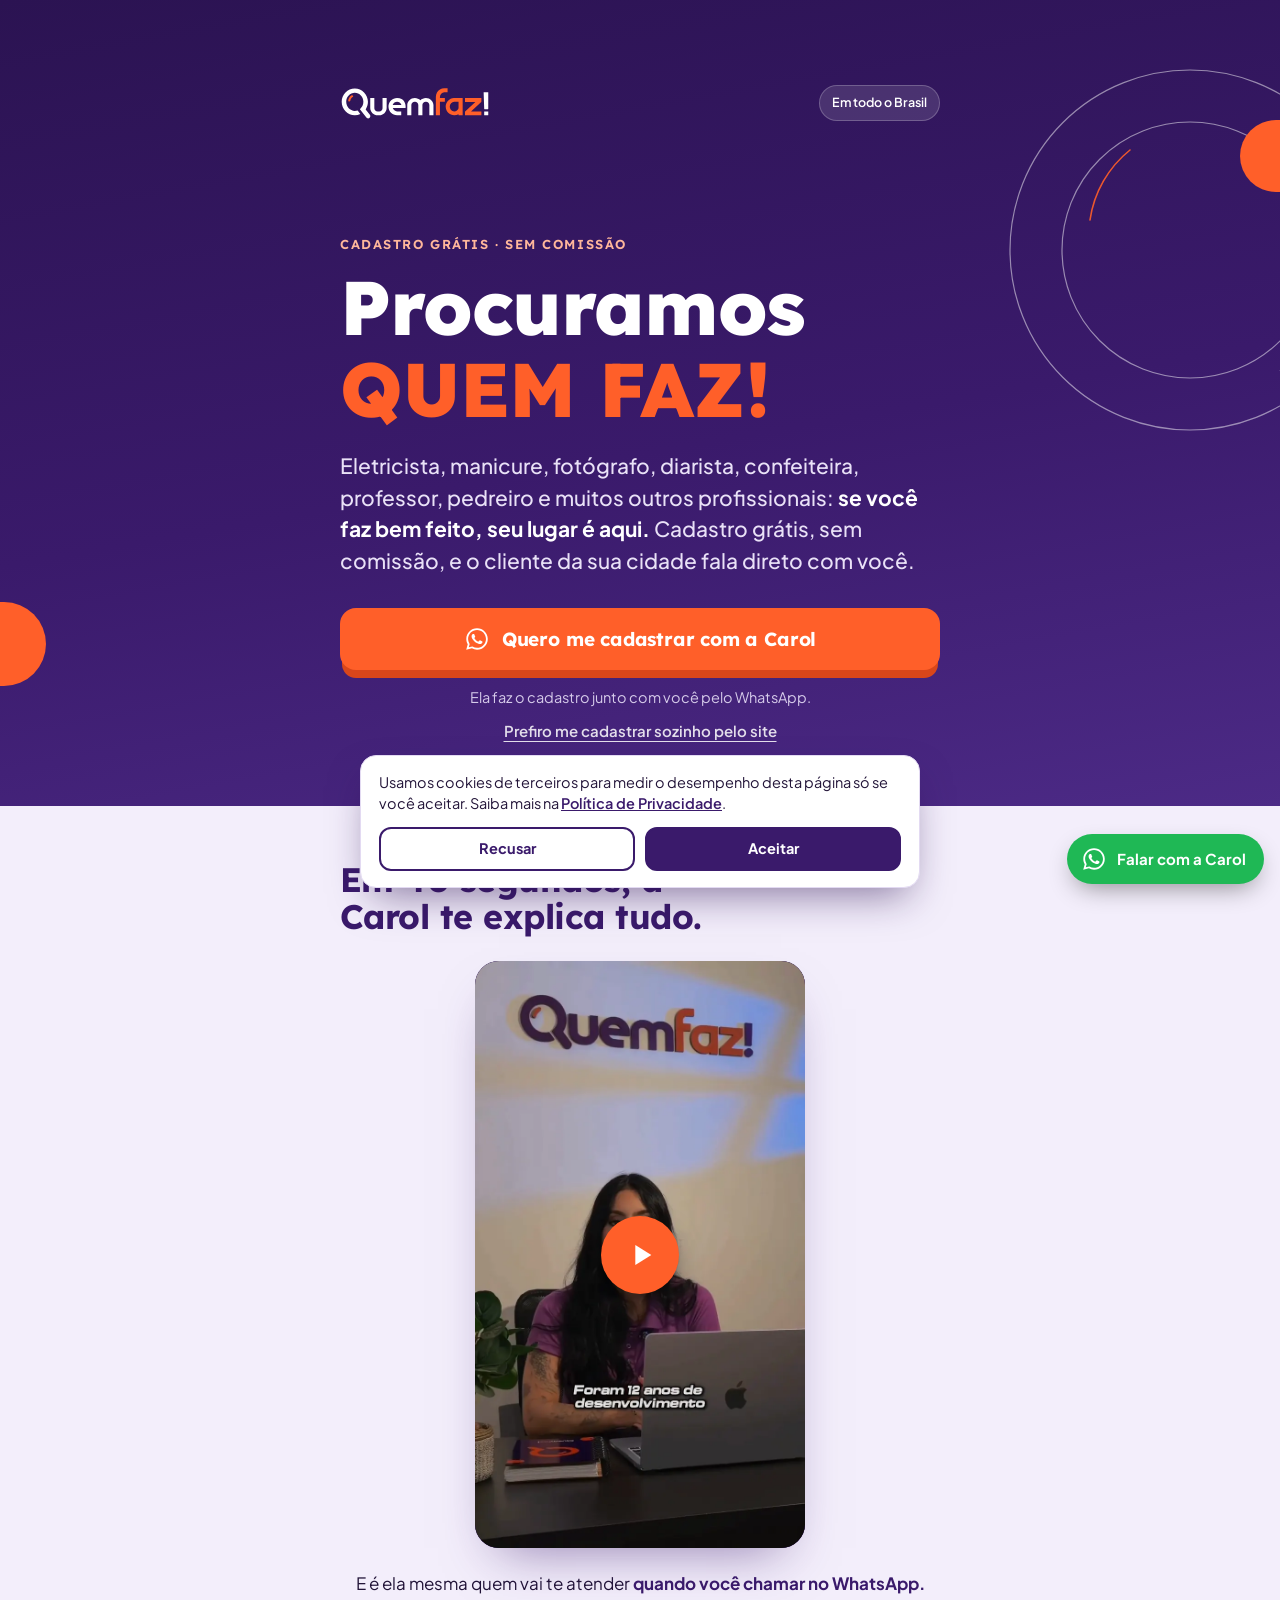
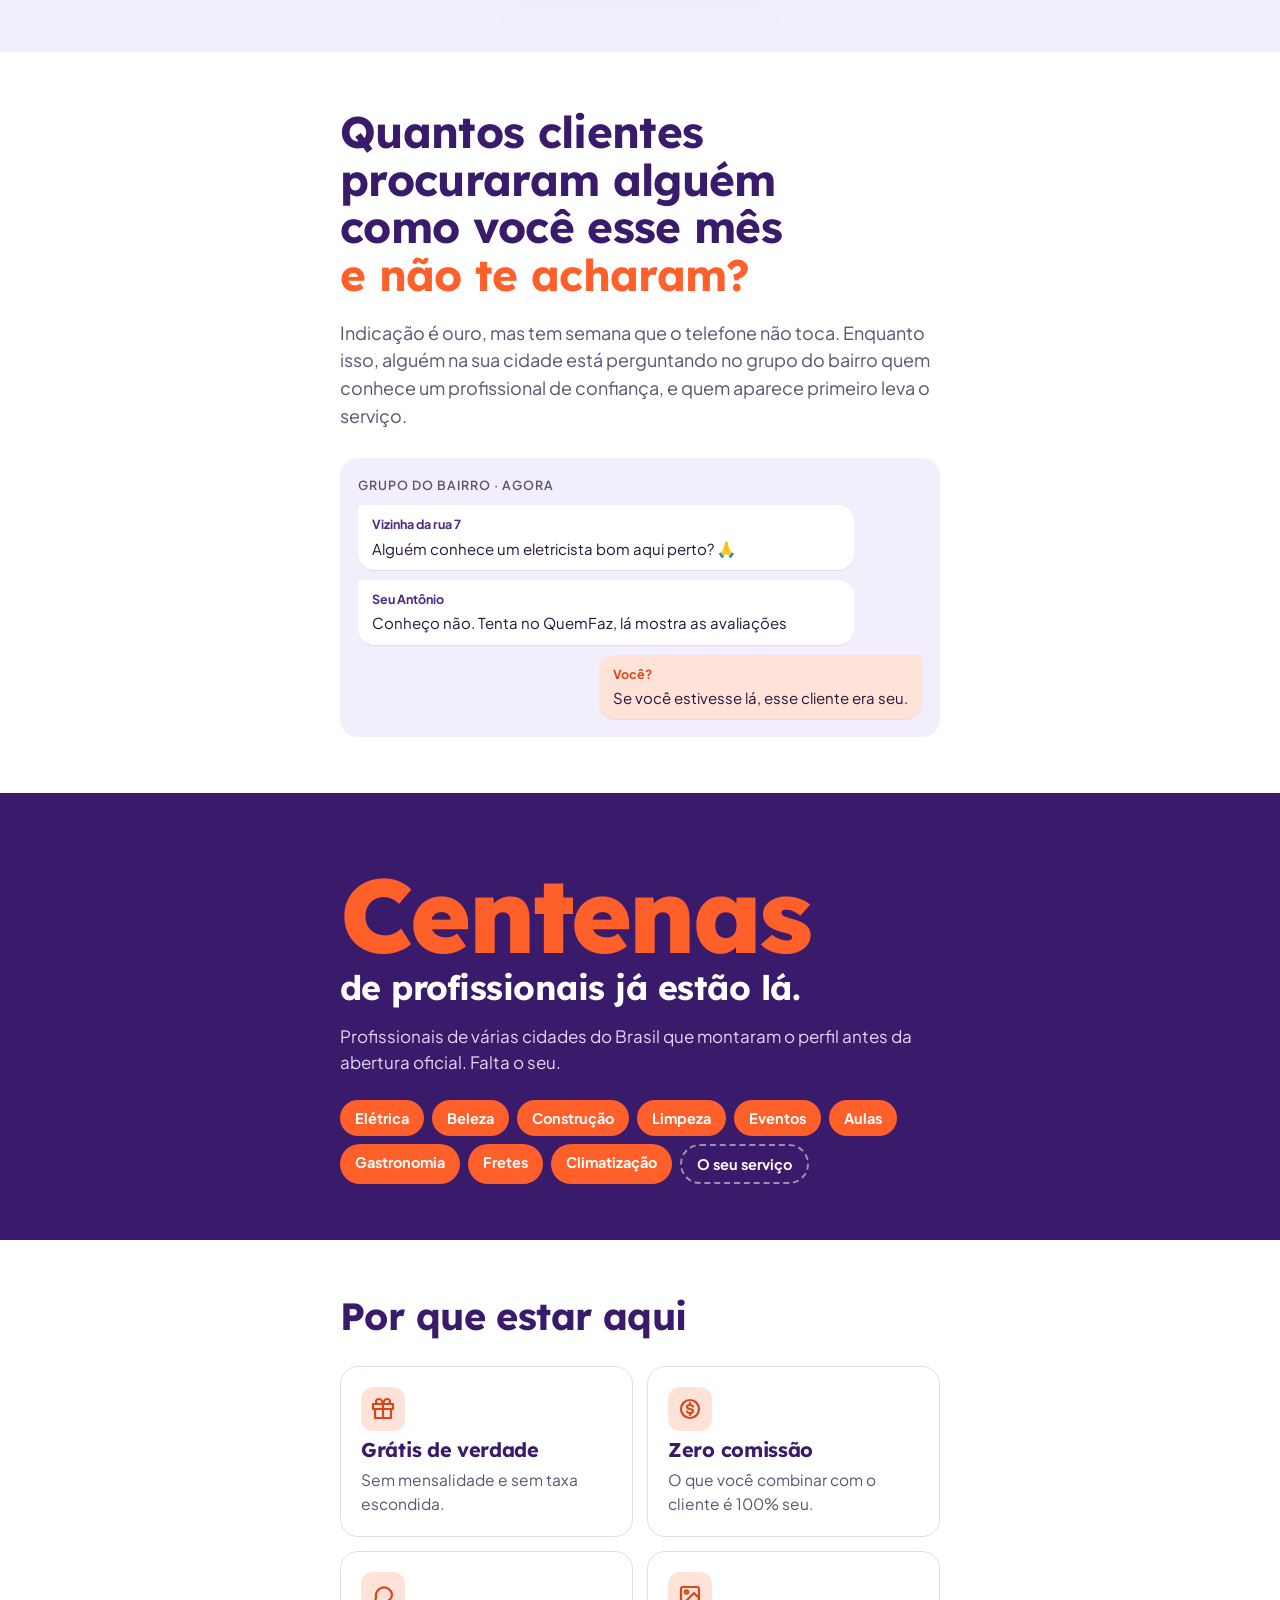
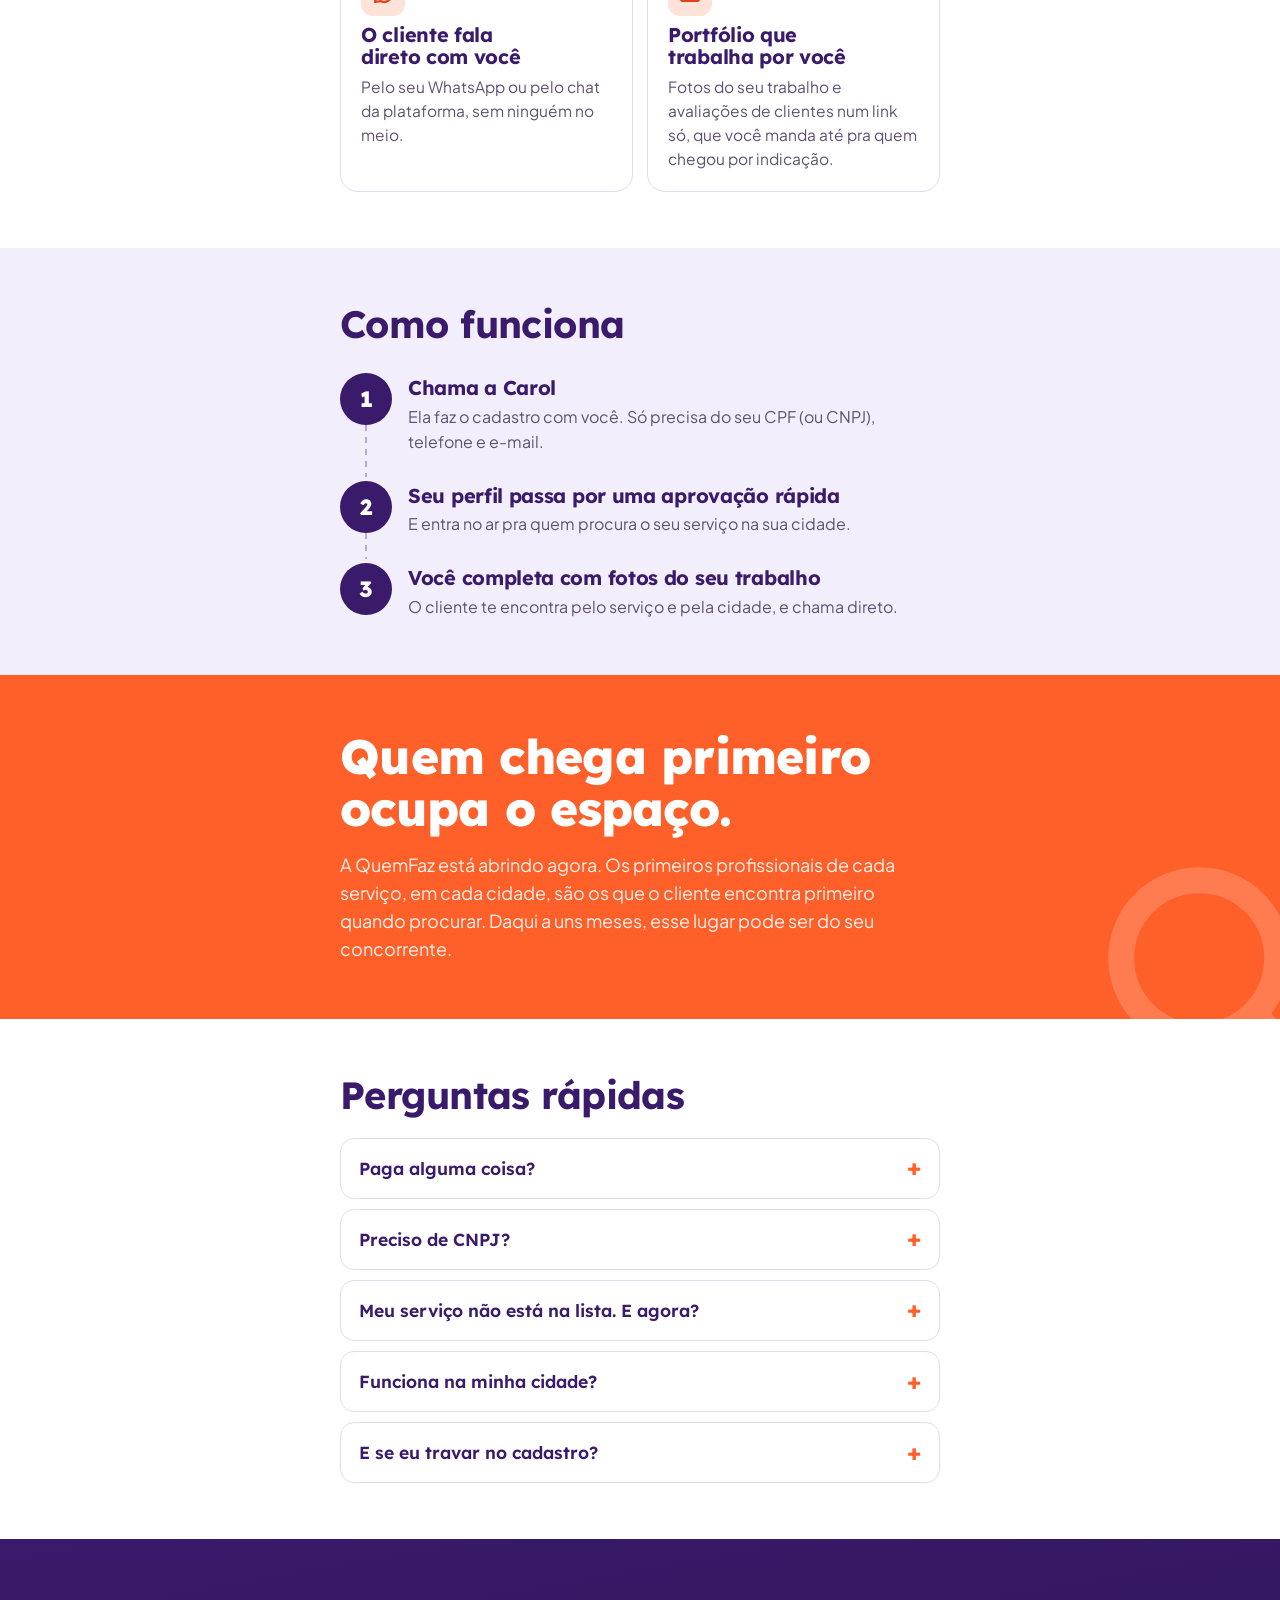
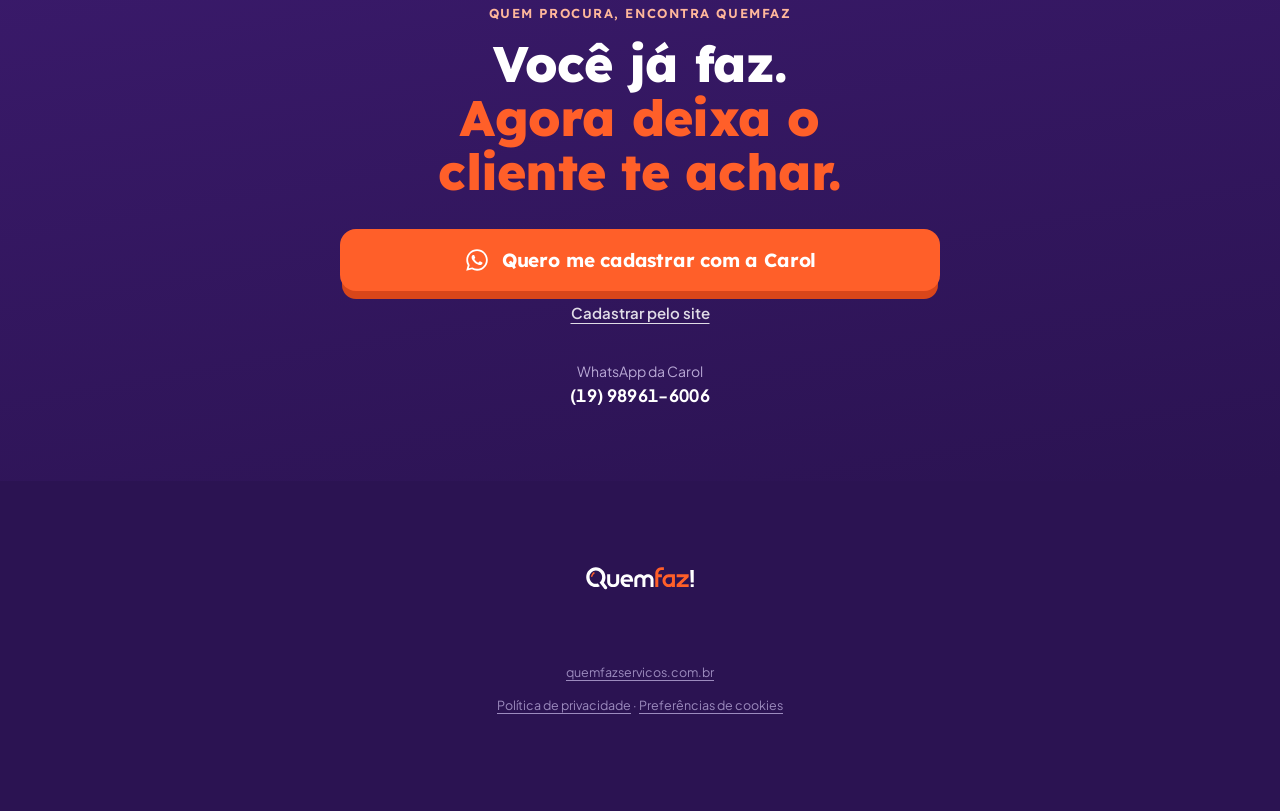
==== commit 720e52b4: "Add files via upload" ====
--- a/index.html
+++ b/index.html
@@ -197,7 +197,6 @@
 .video-moldura::before{content:"";position:absolute;width:260px;height:260px;border-radius:50%;border:34px solid rgba(255,255,255,.08);top:-70px;right:-90px}
 .legenda-video{margin-top:22px;text-align:center;font-size:17px;color:var(--tinta)}
 .legenda-video b{color:var(--roxo)}
-.video-moldura iframe{position:absolute;inset:0;width:100%;height:100%;border:0;z-index:1}
 
 /* ---------- Provocação ---------- */
 .provoca h2{font-size:clamp(30px,8vw,44px);color:var(--roxo)}
@@ -348,7 +347,9 @@
     <div class="miolo">
       <h2 id="t-video">Em 40 segundos, a Carol te explica tudo.</h2>
       <div class="video-moldura">
-        <iframe src="https://www.youtube-nocookie.com/embed/IV3aEE7vDuo?playsinline=1&amp;rel=0" title="Vídeo de apresentação da Carol" loading="lazy" allow="accelerometer; autoplay; clipboard-write; encrypted-media; gyroscope; picture-in-picture; web-share" referrerpolicy="strict-origin-when-cross-origin" allowfullscreen></iframe>
+        <div class="player" data-player>
+          <video src="assets/carol-quemfaz.mp4" poster="assets/carol-quemfaz-capa.webp" width="720" height="1280" preload="metadata" playsinline controls aria-label="Vídeo de apresentação da Carol"></video>
+        </div>
       </div>
       <p class="legenda-video">E é ela mesma quem vai te atender <b>quando você chamar no WhatsApp.</b></p>
     </div>
@@ -477,5 +478,6 @@
 </a>
 
 <script src="assets/site.js" defer></script>
+<script src="assets/player.js" defer></script>
 </body>
 </html>
--- a/assets/site.css
+++ b/assets/site.css
@@ -1,4 +1,4 @@
-/* Partes comuns às LPs e à 404: links do rodapé e banner de cookies. */
+/* Partes comuns às LPs e à 404: links do rodapé, banner de cookies e player de vídeo. */
 
 .rodape a{color:inherit;text-underline-offset:3px}
 .rodape-links{margin-top:14px}
@@ -19,3 +19,36 @@
   border:2px solid #3A1A6B;background:#fff;color:#3A1A6B
 }
 .cookies-botoes [data-cookies="aceito"]{background:#3A1A6B;color:#fff}
+
+/* ---------- Player de vídeo ---------- */
+.player{position:absolute;inset:0;background:#2B1352;color:#fff}
+.player video{position:absolute;inset:0;width:100%;height:100%;object-fit:cover;display:block}
+.player:fullscreen video{object-fit:contain}
+.player-play{
+  position:absolute;left:50%;top:50%;transform:translate(-50%,-50%);
+  width:78px;height:78px;border-radius:50%;border:0;background:#FF5F29;color:#fff;
+  display:grid;place-items:center;cursor:pointer;box-shadow:0 12px 30px -8px rgba(0,0,0,.55);
+  transition:transform .15s ease, opacity .2s ease
+}
+.player-play:hover{transform:translate(-50%,-50%) scale(1.06)}
+.player-play svg{width:32px;height:32px;margin-left:4px;fill:currentColor}
+.player.tocando .player-play{opacity:0;pointer-events:none}
+.player-barra{
+  position:absolute;left:0;right:0;bottom:0;display:flex;flex-wrap:wrap;align-items:center;gap:2px 4px;
+  padding:36px 10px 8px;background:linear-gradient(rgba(43,19,82,0),rgba(43,19,82,.92));transition:opacity .25s ease
+}
+.player:not(.iniciado) .player-barra{opacity:0;pointer-events:none}
+.player.tocando.ocioso .player-barra{opacity:0}
+.player.tocando.ocioso{cursor:none}
+.player-btn{flex:none;width:38px;height:38px;border:0;border-radius:10px;background:transparent;color:#fff;display:grid;place-items:center;cursor:pointer}
+.player-btn:hover{background:rgba(255,255,255,.14)}
+.player-btn svg{width:22px;height:22px;fill:currentColor}
+.player-tempo{margin-right:auto;font-size:12.5px;font-weight:600;font-variant-numeric:tabular-nums;color:#E9E1F7}
+.player-progresso{
+  --p:0%;order:-1;flex:1 1 100%;height:22px;margin:0;background:transparent;cursor:pointer;
+  -webkit-appearance:none;appearance:none
+}
+.player-progresso::-webkit-slider-runnable-track{height:5px;border-radius:5px;background:linear-gradient(to right,#FF5F29 var(--p),rgba(255,255,255,.3) var(--p))}
+.player-progresso::-moz-range-track{height:5px;border-radius:5px;background:linear-gradient(to right,#FF5F29 var(--p),rgba(255,255,255,.3) var(--p))}
+.player-progresso::-webkit-slider-thumb{-webkit-appearance:none;width:15px;height:15px;margin-top:-5px;border-radius:50%;background:#fff;border:3px solid #FF5F29}
+.player-progresso::-moz-range-thumb{width:9px;height:9px;border-radius:50%;background:#fff;border:3px solid #FF5F29}
